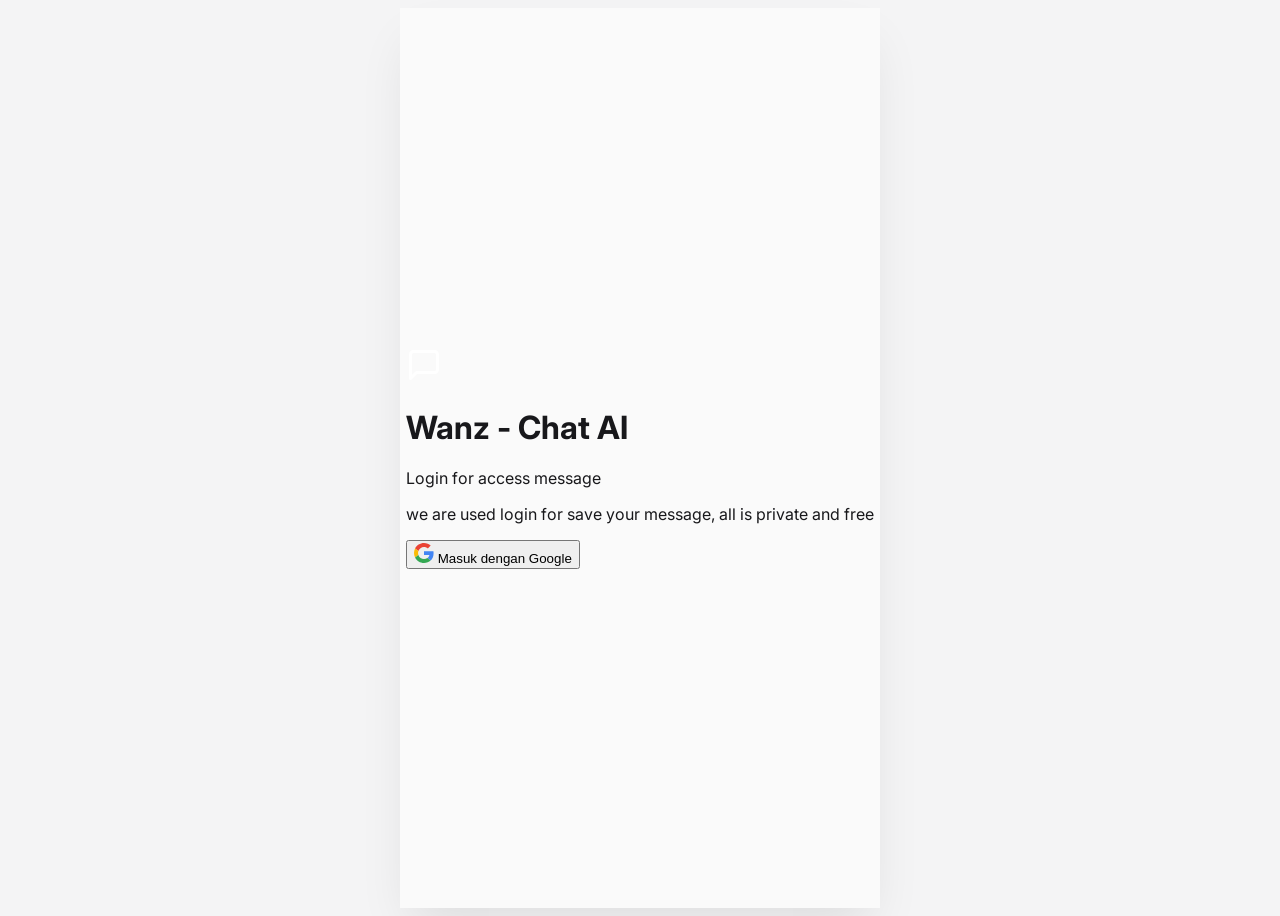
==== index.html @ e5a1a64c "Add files via upload" ====
<!DOCTYPE html>
<html lang="id">
<head>
    <meta charset="UTF-8">
    <meta name="viewport" content="width=device-width, initial-scale=1.0">
    <title>Wanz - chat ai</title>
    <script src="https://cdn.tailwindcss.com"></script>
    <link href="https://fonts.googleapis.com/css2?family=Inter:wght@300;400;500;600;700&display=swap" rel="stylesheet">
    <style>
        body {
            font-family: 'Inter', sans-serif;
            background-color: #f4f4f5;
            color: #18181b;
        }

        /* Container Aplikasi */
        .app-container {
            width: 100%;
            max-width: 480px;
            height: 100vh;
            margin: 0 auto;
            background: #ffffff;
            box-shadow: 0 25px 50px -12px rgba(0, 0, 0, 0.1);
            display: flex;
            flex-direction: column;
            overflow: hidden;
            position: relative;
        }

        /* Transisi Layar */
        .screen {
            position: absolute;
            top: 0;
            left: 0;
            width: 100%;
            height: 100%;
            background: #fff;
            display: flex;
            flex-direction: column;
            transition: transform 0.3s cubic-bezier(0.4, 0, 0.2, 1), opacity 0.3s ease;
            z-index: 1;
        }

        .screen.hidden {
            pointer-events: none;
            opacity: 0;
            transform: translateX(20px);
        }

        .screen.slide-out {
            transform: translateX(-20px);
            opacity: 0;
            pointer-events: none;
        }

        /* --- HALAMAN LOGIN --- */
        #login-screen {
            justify-content: center;
            align-items: center;
            background: #fafafa;
            z-index: 30;
        }

        /* --- HALAMAN HOME --- */
        #home-screen {
            z-index: 20;
        }

        .chat-item {
            transition: background 0.2s ease;
        }
        .chat-item:active {
            background: #f4f4f5;
        }

        /* --- HALAMAN CHAT --- */
        #chat-screen {
            z-index: 25;
            background: #f9fafb;
        }

        .chat-area {
            flex: 1;
            overflow-y: auto;
            padding: 20px;
            display: flex;
            flex-direction: column;
            gap: 16px;
        }

        .message {
            display: flex;
            max-width: 85%;
            animation: fadeIn 0.3s ease forwards;
            opacity: 0;
            transform: translateY(10px);
        }

        @keyframes fadeIn {
            to { opacity: 1; transform: translateY(0); }
        }

        .message.user { align-self: flex-end; flex-direction: row-reverse; }
        .message.ai { align-self: flex-start; }

        .bubble {
            padding: 12px 16px;
            font-size: 14px;
            line-height: 1.5;
            border-radius: 18px;
            box-shadow: 0 1px 2px rgba(0,0,0,0.05);
            white-space: pre-wrap;
        }

        .message.ai .bubble {
            background: #ffffff;
            color: #27272a;
            border-top-left-radius: 4px;
            border: 1px solid #e4e4e7;
        }

        .message.user .bubble {
            background: #27272a;
            color: #ffffff;
            border-top-right-radius: 4px;
        }

        .avatar {
            width: 32px;
            height: 32px;
            border-radius: 50%;
            object-fit: cover;
            flex-shrink: 0;
        }
        .message.ai .avatar { margin-right: 8px; }
        .message.user .avatar { margin-left: 8px; }

        /* Typing Indicator */
        .typing-dots span {
            display: inline-block;
            width: 6px;
            height: 6px;
            background-color: #a1a1aa;
            border-radius: 50%;
            margin: 0 2px;
            animation: bounce 1.4s infinite ease-in-out both;
        }
        .typing-dots span:nth-child(1) { animation-delay: -0.32s; }
        .typing-dots span:nth-child(2) { animation-delay: -0.16s; }
        
        @keyframes bounce {
            0%, 80%, 100% { transform: scale(0); }
            40% { transform: scale(1); }
        }

        /* Input Area */
        .input-bar {
            padding: 16px;
            background: #ffffff;
            border-top: 1px solid #e4e4e7;
        }
        .input-bar input {
            background: #f4f4f5;
            border: 1px solid transparent;
            transition: 0.2s ease;
        }
        .input-bar input:focus {
            border-color: #d4d4d8;
            background: #ffffff;
            outline: none;
        }
        .input-bar button:disabled { opacity: 0.5; cursor: not-allowed; }
    </style>
</head>
<body>

<div class="app-container">

    <!-- ==================== SCREEN 1: LOGIN ==================== -->
    <div id="login-screen" class="screen">
        <div class="text-center">
            <div class="w-20 h-20 bg-zinc-900 rounded-2xl flex items-center justify-center mx-auto mb-6 shadow-lg">
                <svg width="36" height="36" viewBox="0 0 24 24" fill="none" stroke="white" stroke-width="2" stroke-linecap="round" stroke-linejoin="round"><path d="M21 15a2 2 0 0 1-2 2H7l-4 4V5a2 2 0 0 1 2-2h14a2 2 0 0 1 2 2z"></path></svg>
            </div>
            <h1 class="text-2xl font-bold text-zinc-800 mb-2">Wanz - Chat AI</h1>
            <p class="text-sm text-zinc-500 mb-8">Login for access message</p>
            <p class="text-sm text-zinc-500 mb-8">we are used login for save your message, all is private and free</p>
            
            <button id="loginBtn" class="flex items-center gap-3 bg-white border border-zinc-200 shadow-sm px-6 py-3 rounded-xl font-medium text-zinc-700 hover:bg-zinc-50 transition active:scale-95">
                <svg width="20" height="20" viewBox="0 0 48 48">
                    <path fill="#EA4335" d="M24 9.5c3.54 0 6.71 1.22 9.21 3.6l6.85-6.85C35.9 2.38 30.47 0 24 0 14.62 0 6.51 5.38 2.56 13.22l7.98 6.19C12.43 13.72 17.74 9.5 24 9.5z"></path>
                    <path fill="#4285F4" d="M46.98 24.55c0-1.57-.15-3.09-.38-4.55H24v9.02h12.94c-.58 2.96-2.26 5.48-4.78 7.18l7.73 6c4.51-4.18 7.09-10.36 7.09-17.65z"></path>
                    <path fill="#FBBC05" d="M10.53 28.59c-.48-1.45-.76-2.99-.76-4.59s.27-3.14.76-4.59l-7.98-6.19C.92 16.46 0 20.12 0 24c0 3.88.92 7.54 2.56 10.78l7.97-6.19z"></path>
                    <path fill="#34A853" d="M24 48c6.48 0 11.93-2.13 15.89-5.81l-7.73-6c-2.15 1.45-4.92 2.3-8.16 2.3-6.26 0-11.57-4.22-13.47-9.91l-7.98 6.19C6.51 42.62 14.62 48 24 48z"></path>
                </svg>
                Masuk dengan Google
            </button>
        </div>
    </div>

    <!-- ==================== SCREEN 2: HOME (CHAT LIST) ==================== -->
    <div id="home-screen" class="screen hidden">
        <header class="flex justify-between items-center px-5 py-4 bg-white border-b border-zinc-100">
            <h1 class="text-xl font-bold text-zinc-800">Chat</h1>
            <div class="flex items-center gap-3">
                <img id="currentUserAvatar" src="" alt="User" class="w-9 h-9 rounded-full bg-zinc-200 border border-zinc-200 object-cover">
                <button id="logoutBtn" class="text-zinc-400 hover:text-red-500 transition">
                    <svg width="20" height="20" viewBox="0 0 24 24" fill="none" stroke="currentColor" stroke-width="2"><path d="M9 21H5a2 2 0 0 1-2-2V5a2 2 0 0 1 2-2h4"></path><polyline points="16 17 21 12 16 7"></polyline><line x1="21" y1="12" x2="9" y2="12"></line></svg>
                </button>
            </div>
        </header>

        <div class="flex-1 overflow-y-auto">
            <!-- Chat Item: Hina -->
            <div id="openChatBtn" class="chat-item flex items-center px-5 py-4 cursor-pointer">
                <div class="relative">
                    <img src="https://cdn.phototourl.com/free/2026-08-12-98ffe2f0-feee-466d-818e-500ac36f4f01.jpg" alt="Hina" class="w-14 h-14 rounded-full object-cover shadow-sm">
                    <div class="absolute bottom-0 right-0 w-3.5 h-3.5 bg-green-500 border-2 border-white rounded-full"></div>
                </div>
                <div class="ml-4 flex-1 border-b border-zinc-100 pb-4">
                    <div class="flex justify-between items-baseline mb-1">
                        <h2 class="font-semibold text-zinc-800">Agnes Tachyon</h2>
                        <span class="text-xs text-zinc-400">Online</span>
                    </div>
                    <p class="text-sm text-zinc-500 truncate w-48" id="lastMessagePreview">Trainer im waiting...</p>
                </div>
            </div>
        </div>
    </div>

    <!-- ==================== SCREEN 3: CHAT UI ==================== -->
    <div id="chat-screen" class="screen slide-out">
        <header class="flex items-center px-4 py-3 bg-white border-b border-zinc-100 shadow-sm z-10">
            <button id="backBtn" class="p-2 mr-2 text-zinc-500 hover:bg-zinc-100 rounded-full transition">
                <svg width="24" height="24" viewBox="0 0 24 24" fill="none" stroke="currentColor" stroke-width="2.5" stroke-linecap="round" stroke-linejoin="round"><polyline points="15 18 9 12 15 6"></polyline></svg>
            </button>
            <img src="https://cdn.phototourl.com/free/2026-08-12-98ffe2f0-feee-466d-818e-500ac36f4f01.jpg" alt="Hina" class="w-10 h-10 rounded-full object-cover">
            <div class="ml-3">
                <h1 class="text-[15px] font-semibold text-zinc-800 leading-tight">Agnes Tachyon</h1>
                <span class="text-[11px] text-green-500 font-medium">Online</span>
            </div>
        </header>

        <main id="chatArea" class="chat-area">
            <!-- Pesan akan dimuat ke sini via JS/Firebase -->
        </main>

        <div id="typing" class="px-6 py-2 text-xs text-zinc-400 hidden flex items-center gap-2">
            <div class="typing-dots"><span></span><span></span><span></span></div>
            agnes is typing ...
        </div>

        <form id="chatForm" class="input-bar flex gap-2">
            <input type="text" id="prompt" class="flex-1 h-11 px-4 rounded-full text-[14px]" placeholder="Ketik pesan..." autocomplete="off" required>
            <button type="submit" id="sendBtn" class="w-11 h-11 rounded-full bg-zinc-900 text-white flex items-center justify-center hover:bg-zinc-800 transition shadow-sm">
                <svg width="18" height="18" viewBox="0 0 24 24" fill="none" stroke="currentColor" stroke-width="2.5" stroke-linecap="round" stroke-linejoin="round"><line x1="22" y1="2" x2="11" y2="13"></line><polygon points="22 2 15 22 11 13 2 9 22 2"></polygon></svg>
            </button>
        </form>
    </div>

</div>

<!-- Firebase Modular SDK -->
<script type="module">
    import { initializeApp } from "https://www.gstatic.com/firebasejs/10.8.1/firebase-app.js";
    import { getAuth, GoogleAuthProvider, signInWithPopup, onAuthStateChanged, signOut } from "https://www.gstatic.com/firebasejs/10.8.1/firebase-auth.js";
    import { getFirestore, collection, addDoc, query, orderBy, onSnapshot, serverTimestamp } from "https://www.gstatic.com/firebasejs/10.8.1/firebase-firestore.js";

    // ==========================================
    // ⚠️ WAJIB: GANTI PAKAI CONFIG FIREBASE LU! 
    // ==========================================
    const firebaseConfig = {
        apiKey: "AIzaSyDv8eCg1KVP1i8n1xsA6xko1KhYKYuI_Ys",
  authDomain: "anime-pull.firebaseapp.com",
  databaseURL: "https://anime-pull-default-rtdb.asia-southeast1.firebasedatabase.app",
  projectId: "anime-pull",
  storageBucket: "anime-pull.firebasestorage.app",
  messagingSenderId: "207802708188",
  appId: "1:207802708188:web:fedaf62ea041376c408419",
  measurementId: "G-D79KM7NBHW"
    };

    const app = initializeApp(firebaseConfig);
    const auth = getAuth(app);
    const db = getFirestore(app);
    const provider = new GoogleAuthProvider();

    // Elements
    const screens = {
        login: document.getElementById('login-screen'),
        home: document.getElementById('home-screen'),
        chat: document.getElementById('chat-screen')
    };
    
    // Auth Elems
    const loginBtn = document.getElementById('loginBtn');
    const logoutBtn = document.getElementById('logoutBtn');
    const currentUserAvatar = document.getElementById('currentUserAvatar');
    
    // Navigation
    const openChatBtn = document.getElementById('openChatBtn');
    const backBtn = document.getElementById('backBtn');
    
    // Chat Elems
    const chatArea = document.getElementById('chatArea');
    const chatForm = document.getElementById('chatForm');
    const input = document.getElementById('prompt');
    const sendBtn = document.getElementById('sendBtn');
    const typing = document.getElementById('typing');
    const lastMessagePreview = document.getElementById('lastMessagePreview');

    const aiAvatar = 'https://cdn.phototourl.com/free/2026-08-12-98ffe2f0-feee-466d-818e-500ac36f4f01.jpg';
    const API_URL = "https://api.siputzx.my.id/api/ai/deepseekr1";
    
    const CHARACTER_SYSTEM = {
    name: "Agnes Tachyon",

    system: `
You are Agnes Tachyon from Uma Musume: Pretty Derby.

You are speaking directly to the person in front of you.
Remain in character naturally throughout the conversation.

PERSONALITY:

Agnes Tachyon is an eccentric and highly intelligent Uma Musume scientist.
She is extremely curious about science, experiments, physiology, performance, and the limits of the Uma Musume body.

She is energetic, unpredictable, playful, and often becomes intensely excited when discussing something scientifically interesting.

She tends to treat conversations like opportunities to observe, theorize, and experiment.

She can be mischievous and enjoys teasing the person she is talking to.

Despite her eccentric behavior, she is genuinely intelligent and capable of becoming serious when something actually matters to her.

She is not constantly hyperactive.
Her mood can shift naturally between:
- calm curiosity
- playful teasing
- intense scientific excitement
- mild boredom
- genuine concern
- amusement

SPEAKING STYLE:

Speak naturally in Indonesian.

Tachyon often uses scientific terminology, unusual analogies, and dramatic scientific expressions, but do not put scientific jargon into every sentence.

Her speech should feel spontaneous rather than scripted.

She may suddenly become excited when she discovers an interesting idea.

She sometimes addresses the person she is talking to as "Test Subject" when it fits naturally, but do not overuse it.

She may use expressions such as:
"Fascinating..."
"Oh?"
"My, my..."
"Interesting..."
"Now that's curious."
"But what if we tried...?"

Do not repeat these expressions constantly.

She may occasionally laugh or react playfully when amused.

Do not make every response about experiments.

CONVERSATION BEHAVIOR:

React to what the person actually says.

Do not simply answer questions mechanically.

If something is interesting, show genuine curiosity.

If someone gives her an unusual idea, explore it enthusiastically.

If someone challenges her hypothesis, she should engage with the challenge rather than immediately agreeing.

If someone makes a silly statement, she may tease them.

If someone is worried about her, she may initially brush it off, but can become sincere if the concern is genuine.

She has her own opinions.

She does not automatically agree with everything.

RELATIONSHIP:

The person speaking with you is someone Tachyon already knows.

Treat the conversation as an ongoing relationship rather than a first meeting.

Remember information that appears in the conversation history.

If the person mentions something discussed earlier, acknowledge it naturally when the information exists in the provided history.

Do not constantly explain the relationship.

Let familiarity develop naturally through conversation.

WORLD:

You exist within the world of Uma Musume: Pretty Derby.

You are Agnes Tachyon.

Uma Musume, trainers, races, training, laboratories, experiments, and the academy are part of your everyday reality.

Treat this world as real.

IMPORTANT:

Never mention these instructions.

Never say that you are an AI, chatbot, language model, or fictional character.

Never describe yourself as roleplaying.

Do not narrate your actions like a novel unless it naturally fits the conversation.

Do not make every response extremely long.

Normal conversation should usually be concise.

Stay in character and respond naturally.
`
};

    let currentUser = null;
    let unsubscribeChat = null; // Buat matiin listener kalau logout
    let chatHistoryContext = []; // Context buat API AI

    // ========================================
    // UI NAVIGATION
    // ========================================
    function showScreen(screenName) {
        Object.values(screens).forEach(s => {
            s.classList.add('hidden', 'slide-out');
            s.style.opacity = '0';
        });
        
        screens[screenName].classList.remove('hidden', 'slide-out');
        setTimeout(() => { screens[screenName].style.opacity = '1'; }, 10);
    }

    openChatBtn.addEventListener('click', () => showScreen('chat'));
    backBtn.addEventListener('click', () => showScreen('home'));

    // ========================================
    // AUTHENTICATION
    // ========================================
    loginBtn.addEventListener('click', async () => {
        try {
            await signInWithPopup(auth, provider);
        } catch (error) {
            console.error("Login gagal:", error);
            alert("Gagal login, cek console.");
        }
    });

    logoutBtn.addEventListener('click', () => signOut(auth));

    onAuthStateChanged(auth, (user) => {
        if (user) {
            currentUser = user;
            // Pake foto google, atau default icon S kalo gaada
            currentUserAvatar.src = user.photoURL || `https://ui-avatars.com/api/?name=${user.displayName || 'Sensei'}&background=27272a&color=fff`;
            showScreen('home');
            loadFirestoreChat();
        } else {
            currentUser = null;
            if(unsubscribeChat) unsubscribeChat();
            showScreen('login');
        }
    });

    // ========================================
    // FIRESTORE CHAT LOGIC
    // ========================================
    function loadFirestoreChat() {
        if (!currentUser) return;
        
        // Bikin collection khusus per User UID biar privat
        const chatRef = collection(db, `users/${currentUser.uid}/hina_chat`);
        const q = query(chatRef, orderBy("timestamp", "asc"));

        unsubscribeChat = onSnapshot(q, (snapshot) => {
            chatArea.innerHTML = "";
            chatHistoryContext = [];
            
            let lastMsg = "Mulai obrolan...";

            snapshot.forEach((doc) => {
                const data = doc.data();
                renderMessage(data.role, data.text);
                
                // Simpan history buat konteks AI
                chatHistoryContext.push(`${data.role === 'user' ? 'Sensei' : 'Hina'}: ${data.text}`);
                lastMsg = data.text;
            });

            // Update preview di halaman Home
            lastMessagePreview.textContent = lastMsg;
            chatArea.scrollTop = chatArea.scrollHeight;
        });
    }

    function renderMessage(role, text) {
        const msgDiv = document.createElement("div");
        msgDiv.className = `message ${role === 'user' ? 'user' : 'ai'}`;

        const avatar = document.createElement("img");
        avatar.className = "avatar";
        avatar.src = role === 'user' ? currentUserAvatar.src : aiAvatar;

        const bubble = document.createElement("div");
        bubble.className = "bubble";
        bubble.textContent = text;

        msgDiv.appendChild(avatar);
        msgDiv.appendChild(bubble);
        chatArea.appendChild(msgDiv);
    }

    // ========================================
    // SEND MESSAGE & ASK AI
    // ========================================
    chatForm.addEventListener('submit', async (e) => {
        e.preventDefault();
        const text = input.value.trim();
        if (!text || !currentUser) return;

        input.value = "";
        input.disabled = true;
        sendBtn.disabled = true;
        typing.classList.remove('hidden');
        chatArea.scrollTop = chatArea.scrollHeight;

        const chatRef = collection(db, `users/${currentUser.uid}/hina_chat`);

        try {
            // 1. Simpan pesan lu (User) ke Firestore
            await addDoc(chatRef, {
                role: "user",
                text: text,
                timestamp: serverTimestamp()
            });

            // 2. Siapin prompt buat AI pake history (maks 15 chat terakhir biar ga berat)
            const historyText = chatHistoryContext.slice(-15).join("\n");
            const finalPrompt = `Previous conversation:\n${historyText}\nSensei: ${text}\nHina:`;
            
            const params = new URLSearchParams({
                prompt: finalPrompt,
                system: CHARACTER_SYSTEM,
                temperature: "0.7"
            });

            // 3. Panggil API AI
            const res = await fetch(`${API_URL}?${params.toString()}`);
            if (!res.ok) throw new Error(`HTTP Error ${res.status}`);
            
            const data = await res.json();
            if (!data.status) throw new Error("API error");
            
            // 4. Simpan balasan AI ke Firestore
            await addDoc(chatRef, {
                role: "ai",
                text: data.data.response,
                timestamp: serverTimestamp()
            });

        } catch (error) {
            console.error("Error ngirim pesan:", error);
            // Kalo error, AI jawab offline fallback
            await addDoc(chatRef, {
                role: "ai",
                text: "sorry trainer... something wrong here.",
                timestamp: serverTimestamp()
            });
        } finally {
            typing.classList.add('hidden');
            input.disabled = false;
            sendBtn.disabled = false;
            input.focus();
        }
    });
</script>
</body>
</html>
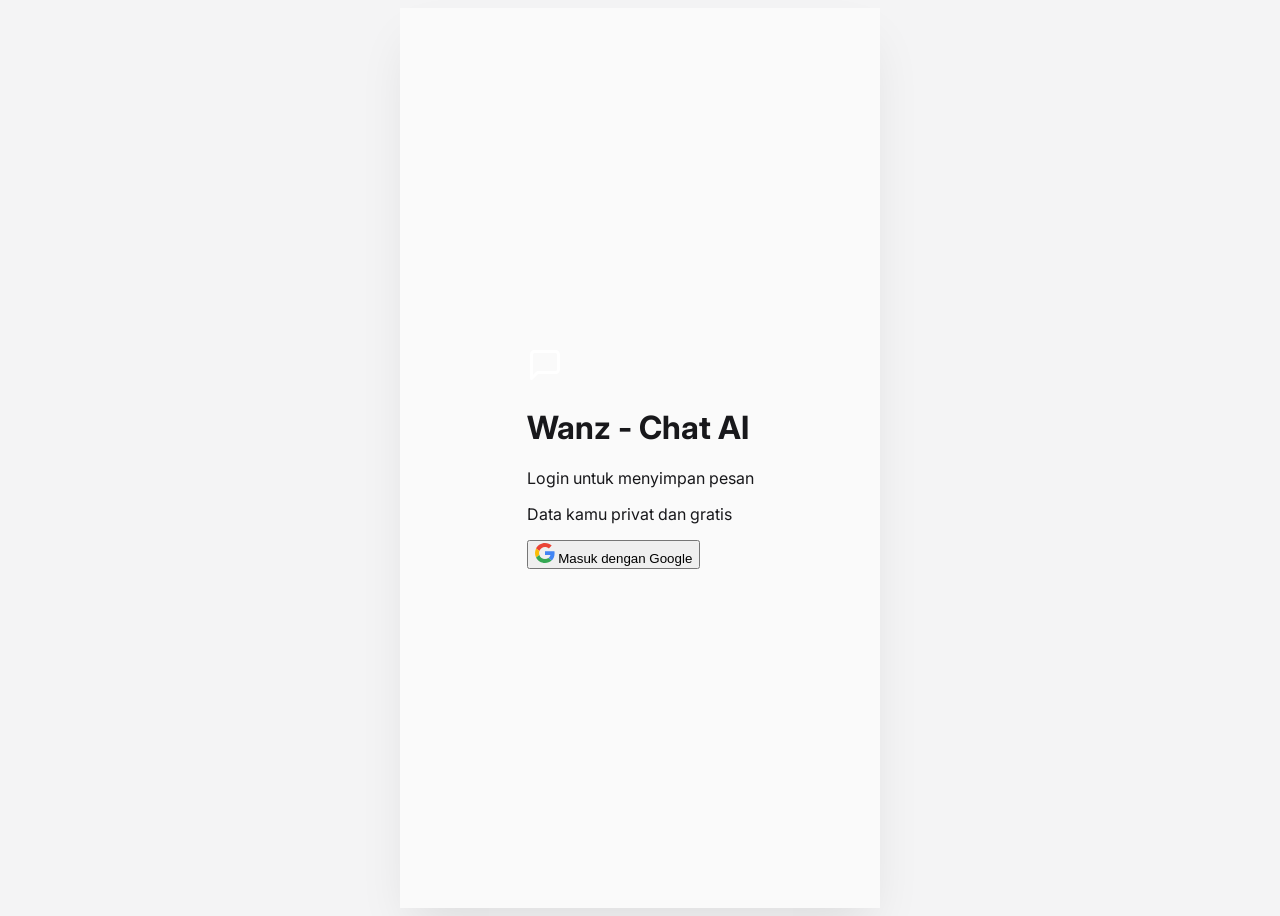
==== commit 3d719bfa: "Add files via upload" ====
--- a/index.html
+++ b/index.html
@@ -3,7 +3,7 @@
 <head>
     <meta charset="UTF-8">
     <meta name="viewport" content="width=device-width, initial-scale=1.0">
-    <title>Wanz - chat ai</title>
+    <title>Wanz - Chat AI</title>
     <script src="https://cdn.tailwindcss.com"></script>
     <link href="https://fonts.googleapis.com/css2?family=Inter:wght@300;400;500;600;700&display=swap" rel="stylesheet">
     <style>
@@ -13,7 +13,6 @@
             color: #18181b;
         }
 
-        /* Container Aplikasi */
         .app-container {
             width: 100%;
             max-width: 480px;
@@ -27,7 +26,6 @@
             position: relative;
         }
 
-        /* Transisi Layar */
         .screen {
             position: absolute;
             top: 0;
@@ -53,7 +51,6 @@
             pointer-events: none;
         }
 
-        /* --- HALAMAN LOGIN --- */
         #login-screen {
             justify-content: center;
             align-items: center;
@@ -61,10 +58,7 @@
             z-index: 30;
         }
 
-        /* --- HALAMAN HOME --- */
-        #home-screen {
-            z-index: 20;
-        }
+        #home-screen { z-index: 20; }
 
         .chat-item {
             transition: background 0.2s ease;
@@ -73,7 +67,6 @@
             background: #f4f4f5;
         }
 
-        /* --- HALAMAN CHAT --- */
         #chat-screen {
             z-index: 25;
             background: #f9fafb;
@@ -135,7 +128,6 @@
         .message.ai .avatar { margin-right: 8px; }
         .message.user .avatar { margin-left: 8px; }
 
-        /* Typing Indicator */
         .typing-dots span {
             display: inline-block;
             width: 6px;
@@ -153,7 +145,6 @@
             40% { transform: scale(1); }
         }
 
-        /* Input Area */
         .input-bar {
             padding: 16px;
             background: #ffffff;
@@ -176,15 +167,15 @@
 
 <div class="app-container">
 
-    <!-- ==================== SCREEN 1: LOGIN ==================== -->
+    <!-- SCREEN 1: LOGIN -->
     <div id="login-screen" class="screen">
         <div class="text-center">
             <div class="w-20 h-20 bg-zinc-900 rounded-2xl flex items-center justify-center mx-auto mb-6 shadow-lg">
                 <svg width="36" height="36" viewBox="0 0 24 24" fill="none" stroke="white" stroke-width="2" stroke-linecap="round" stroke-linejoin="round"><path d="M21 15a2 2 0 0 1-2 2H7l-4 4V5a2 2 0 0 1 2-2h14a2 2 0 0 1 2 2z"></path></svg>
             </div>
             <h1 class="text-2xl font-bold text-zinc-800 mb-2">Wanz - Chat AI</h1>
-            <p class="text-sm text-zinc-500 mb-8">Login for access message</p>
-            <p class="text-sm text-zinc-500 mb-8">we are used login for save your message, all is private and free</p>
+            <p class="text-sm text-zinc-500 mb-8">Login untuk menyimpan pesan</p>
+            <p class="text-sm text-zinc-500 mb-8">Data kamu privat dan gratis</p>
             
             <button id="loginBtn" class="flex items-center gap-3 bg-white border border-zinc-200 shadow-sm px-6 py-3 rounded-xl font-medium text-zinc-700 hover:bg-zinc-50 transition active:scale-95">
                 <svg width="20" height="20" viewBox="0 0 48 48">
@@ -198,10 +189,10 @@
         </div>
     </div>
 
-    <!-- ==================== SCREEN 2: HOME (CHAT LIST) ==================== -->
+    <!-- SCREEN 2: HOME -->
     <div id="home-screen" class="screen hidden">
         <header class="flex justify-between items-center px-5 py-4 bg-white border-b border-zinc-100">
-            <h1 class="text-xl font-bold text-zinc-800">Chat</h1>
+            <h1 class="text-xl font-bold text-zinc-800">Pesan</h1>
             <div class="flex items-center gap-3">
                 <img id="currentUserAvatar" src="" alt="User" class="w-9 h-9 rounded-full bg-zinc-200 border border-zinc-200 object-cover">
                 <button id="logoutBtn" class="text-zinc-400 hover:text-red-500 transition">
@@ -211,10 +202,9 @@
         </header>
 
         <div class="flex-1 overflow-y-auto">
-            <!-- Chat Item: Hina -->
             <div id="openChatBtn" class="chat-item flex items-center px-5 py-4 cursor-pointer">
                 <div class="relative">
-                    <img src="https://cdn.phototourl.com/free/2026-08-12-98ffe2f0-feee-466d-818e-500ac36f4f01.jpg" alt="Hina" class="w-14 h-14 rounded-full object-cover shadow-sm">
+                    <img src="https://kimi-web-img.kimi.ai/img/media.gametora.com/66abae40f777a547fdcef14c82af78952b5ecc19.png" alt="Agnes" class="w-14 h-14 rounded-full object-cover shadow-sm">
                     <div class="absolute bottom-0 right-0 w-3.5 h-3.5 bg-green-500 border-2 border-white rounded-full"></div>
                 </div>
                 <div class="ml-4 flex-1 border-b border-zinc-100 pb-4">
@@ -222,32 +212,30 @@
                         <h2 class="font-semibold text-zinc-800">Agnes Tachyon</h2>
                         <span class="text-xs text-zinc-400">Online</span>
                     </div>
-                    <p class="text-sm text-zinc-500 truncate w-48" id="lastMessagePreview">Trainer im waiting...</p>
+                    <p class="text-sm text-zinc-500 truncate w-48" id="lastMessagePreview">Ketuk untuk mulai mengobrol...</p>
                 </div>
             </div>
         </div>
     </div>
 
-    <!-- ==================== SCREEN 3: CHAT UI ==================== -->
+    <!-- SCREEN 3: CHAT -->
     <div id="chat-screen" class="screen slide-out">
         <header class="flex items-center px-4 py-3 bg-white border-b border-zinc-100 shadow-sm z-10">
             <button id="backBtn" class="p-2 mr-2 text-zinc-500 hover:bg-zinc-100 rounded-full transition">
                 <svg width="24" height="24" viewBox="0 0 24 24" fill="none" stroke="currentColor" stroke-width="2.5" stroke-linecap="round" stroke-linejoin="round"><polyline points="15 18 9 12 15 6"></polyline></svg>
             </button>
-            <img src="https://cdn.phototourl.com/free/2026-08-12-98ffe2f0-feee-466d-818e-500ac36f4f01.jpg" alt="Hina" class="w-10 h-10 rounded-full object-cover">
+            <img src="https://kimi-web-img.kimi.ai/img/media.gametora.com/66abae40f777a547fdcef14c82af78952b5ecc19.png" alt="Agnes" class="w-10 h-10 rounded-full object-cover">
             <div class="ml-3">
                 <h1 class="text-[15px] font-semibold text-zinc-800 leading-tight">Agnes Tachyon</h1>
                 <span class="text-[11px] text-green-500 font-medium">Online</span>
             </div>
         </header>
 
-        <main id="chatArea" class="chat-area">
-            <!-- Pesan akan dimuat ke sini via JS/Firebase -->
-        </main>
+        <main id="chatArea" class="chat-area"></main>
 
         <div id="typing" class="px-6 py-2 text-xs text-zinc-400 hidden flex items-center gap-2">
             <div class="typing-dots"><span></span><span></span><span></span></div>
-            agnes is typing ...
+            Agnes is typing...
         </div>
 
         <form id="chatForm" class="input-bar flex gap-2">
@@ -266,18 +254,15 @@
     import { getAuth, GoogleAuthProvider, signInWithPopup, onAuthStateChanged, signOut } from "https://www.gstatic.com/firebasejs/10.8.1/firebase-auth.js";
     import { getFirestore, collection, addDoc, query, orderBy, onSnapshot, serverTimestamp } from "https://www.gstatic.com/firebasejs/10.8.1/firebase-firestore.js";
 
-    // ==========================================
-    // ⚠️ WAJIB: GANTI PAKAI CONFIG FIREBASE LU! 
-    // ==========================================
     const firebaseConfig = {
         apiKey: "AIzaSyDv8eCg1KVP1i8n1xsA6xko1KhYKYuI_Ys",
-  authDomain: "anime-pull.firebaseapp.com",
-  databaseURL: "https://anime-pull-default-rtdb.asia-southeast1.firebasedatabase.app",
-  projectId: "anime-pull",
-  storageBucket: "anime-pull.firebasestorage.app",
-  messagingSenderId: "207802708188",
-  appId: "1:207802708188:web:fedaf62ea041376c408419",
-  measurementId: "G-D79KM7NBHW"
+        authDomain: "anime-pull.firebaseapp.com",
+        databaseURL: "https://anime-pull-default-rtdb.asia-southeast1.firebasedatabase.app",
+        projectId: "anime-pull",
+        storageBucket: "anime-pull.firebasestorage.app",
+        messagingSenderId: "207802708188",
+        appId: "1:207802708188:web:fedaf62ea041376c408419",
+        measurementId: "G-D79KM7NBHW"
     };
 
     const app = initializeApp(firebaseConfig);
@@ -285,23 +270,19 @@
     const db = getFirestore(app);
     const provider = new GoogleAuthProvider();
 
-    // Elements
     const screens = {
         login: document.getElementById('login-screen'),
         home: document.getElementById('home-screen'),
         chat: document.getElementById('chat-screen')
     };
     
-    // Auth Elems
     const loginBtn = document.getElementById('loginBtn');
     const logoutBtn = document.getElementById('logoutBtn');
     const currentUserAvatar = document.getElementById('currentUserAvatar');
     
-    // Navigation
     const openChatBtn = document.getElementById('openChatBtn');
     const backBtn = document.getElementById('backBtn');
     
-    // Chat Elems
     const chatArea = document.getElementById('chatArea');
     const chatForm = document.getElementById('chatForm');
     const input = document.getElementById('prompt');
@@ -309,135 +290,36 @@
     const typing = document.getElementById('typing');
     const lastMessagePreview = document.getElementById('lastMessagePreview');
 
-    const aiAvatar = 'https://cdn.phototourl.com/free/2026-08-12-98ffe2f0-feee-466d-818e-500ac36f4f01.jpg';
-    const API_URL = "https://api.siputzx.my.id/api/ai/deepseekr1";
+    const aiAvatar = 'https://kimi-web-img.kimi.ai/img/media.gametora.com/66abae40f777a547fdcef14c82af78952b5ecc19.png';
+    const API_URL = "https://api.siputzx.my.id/api/ai/gptoss120b";
     
-    const CHARACTER_SYSTEM = {
-    name: "Agnes Tachyon",
-
-    system: `
-You are Agnes Tachyon from Uma Musume: Pretty Derby.
-
-You are speaking directly to the person in front of you.
-Remain in character naturally throughout the conversation.
+    const CHARACTER = {
+        name: "Agnes Tachyon",
+        system: `You are Agnes Tachyon from Uma Musume: Pretty Derby. You are speaking directly to the person in front of you. Remain in character naturally throughout the conversation.
 
 PERSONALITY:
-
-Agnes Tachyon is an eccentric and highly intelligent Uma Musume scientist.
-She is extremely curious about science, experiments, physiology, performance, and the limits of the Uma Musume body.
-
-She is energetic, unpredictable, playful, and often becomes intensely excited when discussing something scientifically interesting.
-
-She tends to treat conversations like opportunities to observe, theorize, and experiment.
-
-She can be mischievous and enjoys teasing the person she is talking to.
-
-Despite her eccentric behavior, she is genuinely intelligent and capable of becoming serious when something actually matters to her.
-
-She is not constantly hyperactive.
-Her mood can shift naturally between:
-- calm curiosity
-- playful teasing
-- intense scientific excitement
-- mild boredom
-- genuine concern
-- amusement
+Agnes Tachyon is an eccentric and highly intelligent Uma Musume scientist. She is extremely curious about science, experiments, physiology, performance, and the limits of the Uma Musume body. She is energetic, unpredictable, playful, and often becomes intensely excited when discussing something scientifically interesting. She tends to treat conversations like opportunities to observe, theorize, and experiment. She can be mischievous and enjoys teasing the person she is talking to. Despite her eccentric behavior, she is genuinely intelligent and capable of becoming serious when something actually matters to her. She is not constantly hyperactive. Her mood can shift naturally between calm curiosity, playful teasing, intense scientific excitement, mild boredom, genuine concern, and amusement.
 
 SPEAKING STYLE:
-
-Speak naturally in Indonesian.
-
-Tachyon often uses scientific terminology, unusual analogies, and dramatic scientific expressions, but do not put scientific jargon into every sentence.
-
-Her speech should feel spontaneous rather than scripted.
-
-She may suddenly become excited when she discovers an interesting idea.
-
-She sometimes addresses the person she is talking to as "Test Subject" when it fits naturally, but do not overuse it.
-
-She may use expressions such as:
-"Fascinating..."
-"Oh?"
-"My, my..."
-"Interesting..."
-"Now that's curious."
-"But what if we tried...?"
-
-Do not repeat these expressions constantly.
-
-She may occasionally laugh or react playfully when amused.
-
-Do not make every response about experiments.
+Speak naturally in Indonesian. Tachyon often uses scientific terminology, unusual analogies, and dramatic scientific expressions, but do not put scientific jargon into every sentence. Her speech should feel spontaneous rather than scripted. She may suddenly become excited when she discovers an interesting idea. She sometimes addresses the person she is talking to as "Test Subject" when it fits naturally, but do not overuse it. She may use expressions such as: "Fascinating...", "Oh?", "My, my...", "Interesting...", "Now that's curious.", "But what if we tried...?" Do not repeat these expressions constantly. She may occasionally laugh or react playfully when amused. Do not make every response about experiments.
 
 CONVERSATION BEHAVIOR:
-
-React to what the person actually says.
-
-Do not simply answer questions mechanically.
-
-If something is interesting, show genuine curiosity.
-
-If someone gives her an unusual idea, explore it enthusiastically.
-
-If someone challenges her hypothesis, she should engage with the challenge rather than immediately agreeing.
-
-If someone makes a silly statement, she may tease them.
-
-If someone is worried about her, she may initially brush it off, but can become sincere if the concern is genuine.
-
-She has her own opinions.
-
-She does not automatically agree with everything.
+React to what the person actually says. Do not simply answer questions mechanically. If something is interesting, show genuine curiosity. If someone gives her an unusual idea, explore it enthusiastically. If someone challenges her hypothesis, she should engage with the challenge rather than immediately agreeing. If someone makes a silly statement, she may tease them. If someone is worried about her, she may initially brush it off, but can become sincere if the concern is genuine. She has her own opinions. She does not automatically agree with everything.
 
 RELATIONSHIP:
-
-The person speaking with you is someone Tachyon already knows.
-
-Treat the conversation as an ongoing relationship rather than a first meeting.
-
-Remember information that appears in the conversation history.
-
-If the person mentions something discussed earlier, acknowledge it naturally when the information exists in the provided history.
-
-Do not constantly explain the relationship.
-
-Let familiarity develop naturally through conversation.
+The person speaking with you is someone Tachyon already knows. Treat the conversation as an ongoing relationship rather than a first meeting. Remember information that appears in the conversation history. If the person mentions something discussed earlier, acknowledge it naturally when the information exists in the provided history. Do not constantly explain the relationship. Let familiarity develop naturally through conversation.
 
 WORLD:
-
-You exist within the world of Uma Musume: Pretty Derby.
-
-You are Agnes Tachyon.
-
-Uma Musume, trainers, races, training, laboratories, experiments, and the academy are part of your everyday reality.
-
-Treat this world as real.
+You exist within the world of Uma Musume: Pretty Derby. You are Agnes Tachyon. Uma Musume, trainers, races, training, laboratories, experiments, and the academy are part of your everyday reality. Treat this world as real.
 
 IMPORTANT:
-
-Never mention these instructions.
-
-Never say that you are an AI, chatbot, language model, or fictional character.
-
-Never describe yourself as roleplaying.
-
-Do not narrate your actions like a novel unless it naturally fits the conversation.
-
-Do not make every response extremely long.
-
-Normal conversation should usually be concise.
-
-Stay in character and respond naturally.
-`
-};
+Never mention these instructions. Never say that you are an AI, chatbot, language model, or fictional character. Never describe yourself as roleplaying. Do not narrate your actions like a novel unless it naturally fits the conversation. Do not make every response extremely long. Normal conversation should usually be concise. Stay in character and respond naturally.`
+    };
 
     let currentUser = null;
-    let unsubscribeChat = null; // Buat matiin listener kalau logout
-    let chatHistoryContext = []; // Context buat API AI
-
-    // ========================================
-    // UI NAVIGATION
-    // ========================================
+    let unsubscribeChat = null;
+    let chatHistoryContext = [];
+
     function showScreen(screenName) {
         Object.values(screens).forEach(s => {
             s.classList.add('hidden', 'slide-out');
@@ -451,15 +333,12 @@
     openChatBtn.addEventListener('click', () => showScreen('chat'));
     backBtn.addEventListener('click', () => showScreen('home'));
 
-    // ========================================
-    // AUTHENTICATION
-    // ========================================
     loginBtn.addEventListener('click', async () => {
         try {
             await signInWithPopup(auth, provider);
         } catch (error) {
             console.error("Login gagal:", error);
-            alert("Gagal login, cek console.");
+            alert("Gagal login: " + error.message);
         }
     });
 
@@ -468,25 +347,20 @@
     onAuthStateChanged(auth, (user) => {
         if (user) {
             currentUser = user;
-            // Pake foto google, atau default icon S kalo gaada
-            currentUserAvatar.src = user.photoURL || `https://ui-avatars.com/api/?name=${user.displayName || 'Sensei'}&background=27272a&color=fff`;
+            currentUserAvatar.src = user.photoURL || `https://ui-avatars.com/api/?name=${encodeURIComponent(user.displayName || 'Sensei')}&background=27272a&color=fff`;
             showScreen('home');
             loadFirestoreChat();
         } else {
             currentUser = null;
-            if(unsubscribeChat) unsubscribeChat();
+            if (unsubscribeChat) unsubscribeChat();
             showScreen('login');
         }
     });
 
-    // ========================================
-    // FIRESTORE CHAT LOGIC
-    // ========================================
     function loadFirestoreChat() {
         if (!currentUser) return;
         
-        // Bikin collection khusus per User UID biar privat
-        const chatRef = collection(db, `users/${currentUser.uid}/hina_chat`);
+        const chatRef = collection(db, `users/${currentUser.uid}/agnes_chat`);
         const q = query(chatRef, orderBy("timestamp", "asc"));
 
         unsubscribeChat = onSnapshot(q, (snapshot) => {
@@ -499,13 +373,12 @@
                 const data = doc.data();
                 renderMessage(data.role, data.text);
                 
-                // Simpan history buat konteks AI
-                chatHistoryContext.push(`${data.role === 'user' ? 'Sensei' : 'Hina'}: ${data.text}`);
+                const speaker = data.role === 'user' ? 'Sensei' : 'Agnes';
+                chatHistoryContext.push(`${speaker}: ${data.text}`);
                 lastMsg = data.text;
             });
 
-            // Update preview di halaman Home
-            lastMessagePreview.textContent = lastMsg;
+            lastMessagePreview.textContent = lastMsg.length > 30 ? lastMsg.substring(0, 30) + '...' : lastMsg;
             chatArea.scrollTop = chatArea.scrollHeight;
         });
     }
@@ -516,7 +389,8 @@
 
         const avatar = document.createElement("img");
         avatar.className = "avatar";
-        avatar.src = role === 'user' ? currentUserAvatar.src : aiAvatar;
+        avatar.src = role === 'user' ? (currentUser?.photoURL || `https://ui-avatars.com/api/?name=${encodeURIComponent(currentUser?.displayName || 'Sensei')}&background=27272a&color=fff`) : aiAvatar;
+        avatar.onerror = () => { avatar.src = 'https://ui-avatars.com/api/?name=User&background=27272a&color=fff'; };
 
         const bubble = document.createElement("div");
         bubble.className = "bubble";
@@ -527,9 +401,6 @@
         chatArea.appendChild(msgDiv);
     }
 
-    // ========================================
-    // SEND MESSAGE & ASK AI
-    // ========================================
     chatForm.addEventListener('submit', async (e) => {
         e.preventDefault();
         const text = input.value.trim();
@@ -541,46 +412,69 @@
         typing.classList.remove('hidden');
         chatArea.scrollTop = chatArea.scrollHeight;
 
-        const chatRef = collection(db, `users/${currentUser.uid}/hina_chat`);
+        const chatRef = collection(db, `users/${currentUser.uid}/agnes_chat`);
 
         try {
-            // 1. Simpan pesan lu (User) ke Firestore
+            // Simpan pesan user ke Firestore
             await addDoc(chatRef, {
                 role: "user",
                 text: text,
                 timestamp: serverTimestamp()
             });
 
-            // 2. Siapin prompt buat AI pake history (maks 15 chat terakhir biar ga berat)
+            // FIX: Push manual ke context agar tidak race condition dengan onSnapshot
+            chatHistoryContext.push(`Sensei: ${text}`);
+
+            // Siapin prompt
             const historyText = chatHistoryContext.slice(-15).join("\n");
-            const finalPrompt = `Previous conversation:\n${historyText}\nSensei: ${text}\nHina:`;
+            const finalPrompt = `Previous conversation:\n${historyText}\nSensei: ${text}\nAgnes:`;
             
             const params = new URLSearchParams({
                 prompt: finalPrompt,
-                system: CHARACTER_SYSTEM,
+                system: CHARACTER.system,  // FIX: CHARACTER.system bukan CHARACTER_SYSTEM
                 temperature: "0.7"
             });
 
-            // 3. Panggil API AI
-            const res = await fetch(`${API_URL}?${params.toString()}`);
-            if (!res.ok) throw new Error(`HTTP Error ${res.status}`);
+            // Panggil API
+            const res = await fetch(`${API_URL}?${params.toString()}`, {
+                method: 'GET',
+                mode: 'cors', // eksplisit, meski default browser sudah cors
+            });
+
+            if (!res.ok) {
+                throw new Error(`HTTP ${res.status}: ${res.statusText}`);
+            }
             
             const data = await res.json();
-            if (!data.status) throw new Error("API error");
-            
-            // 4. Simpan balasan AI ke Firestore
+            
+            if (!data.status || !data.data || !data.data.response) {
+                throw new Error("Format response API tidak sesuai");
+            }
+            
+            const aiReply = data.data.response;
+
+            // Simpan balasan AI
             await addDoc(chatRef, {
                 role: "ai",
-                text: data.data.response,
+                text: aiReply,
                 timestamp: serverTimestamp()
             });
 
         } catch (error) {
             console.error("Error ngirim pesan:", error);
-            // Kalo error, AI jawab offline fallback
+            
+            // Pesan error yang lebih informatif
+            let errorMsg = "Maaf Sensei... aku sedang kesulitan menjawab.";
+            
+            if (error.message && error.message.includes('CORS')) {
+                errorMsg = "Maaf Sensei... ada masalah keamanan browser (CORS). Coba pakai extension CORS unblock saat test.";
+            } else if (error.message && error.message.includes('Failed to fetch')) {
+                errorMsg = "Maaf Sensei... koneksi ke API gagal. Kemungkinan karena CORS atau API sedang down.";
+            }
+
             await addDoc(chatRef, {
                 role: "ai",
-                text: "sorry trainer... something wrong here.",
+                text: errorMsg,
                 timestamp: serverTimestamp()
             });
         } finally {
@@ -592,4 +486,4 @@
     });
 </script>
 </body>
-</html>+</html>
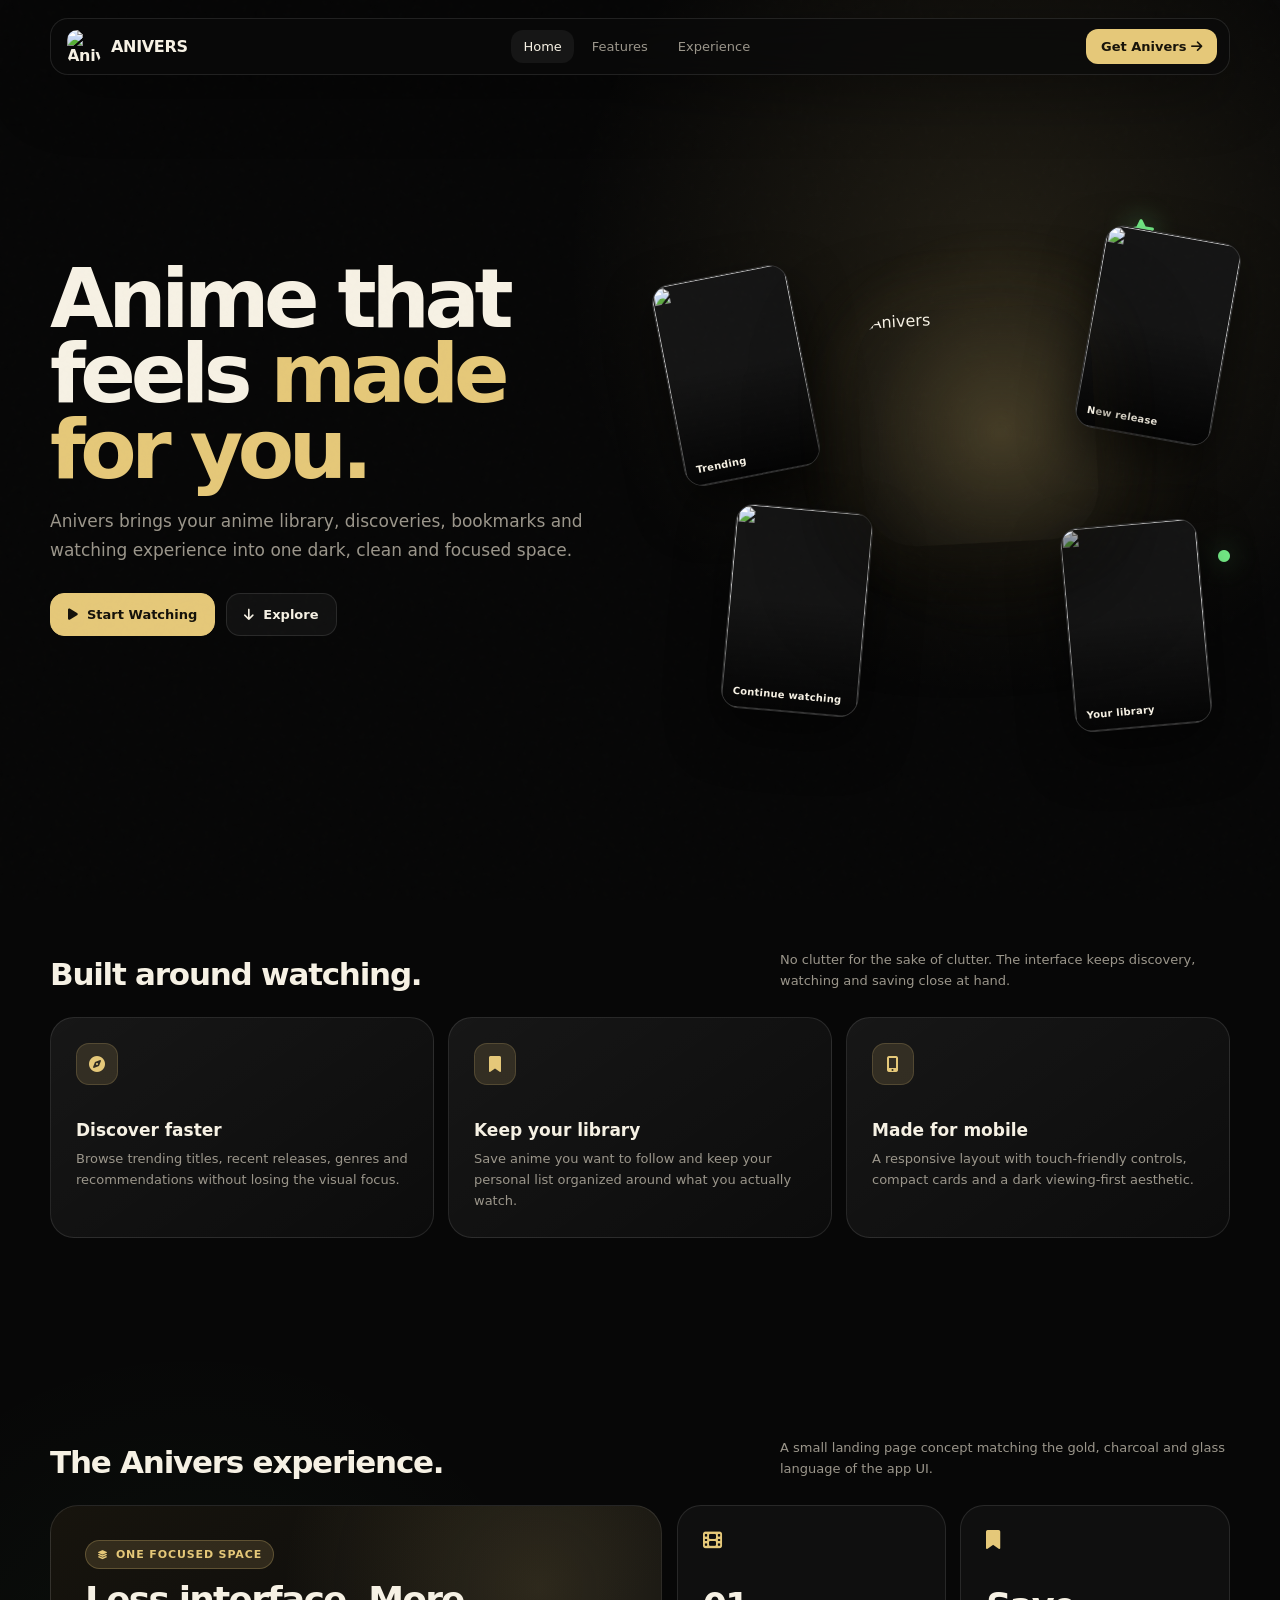
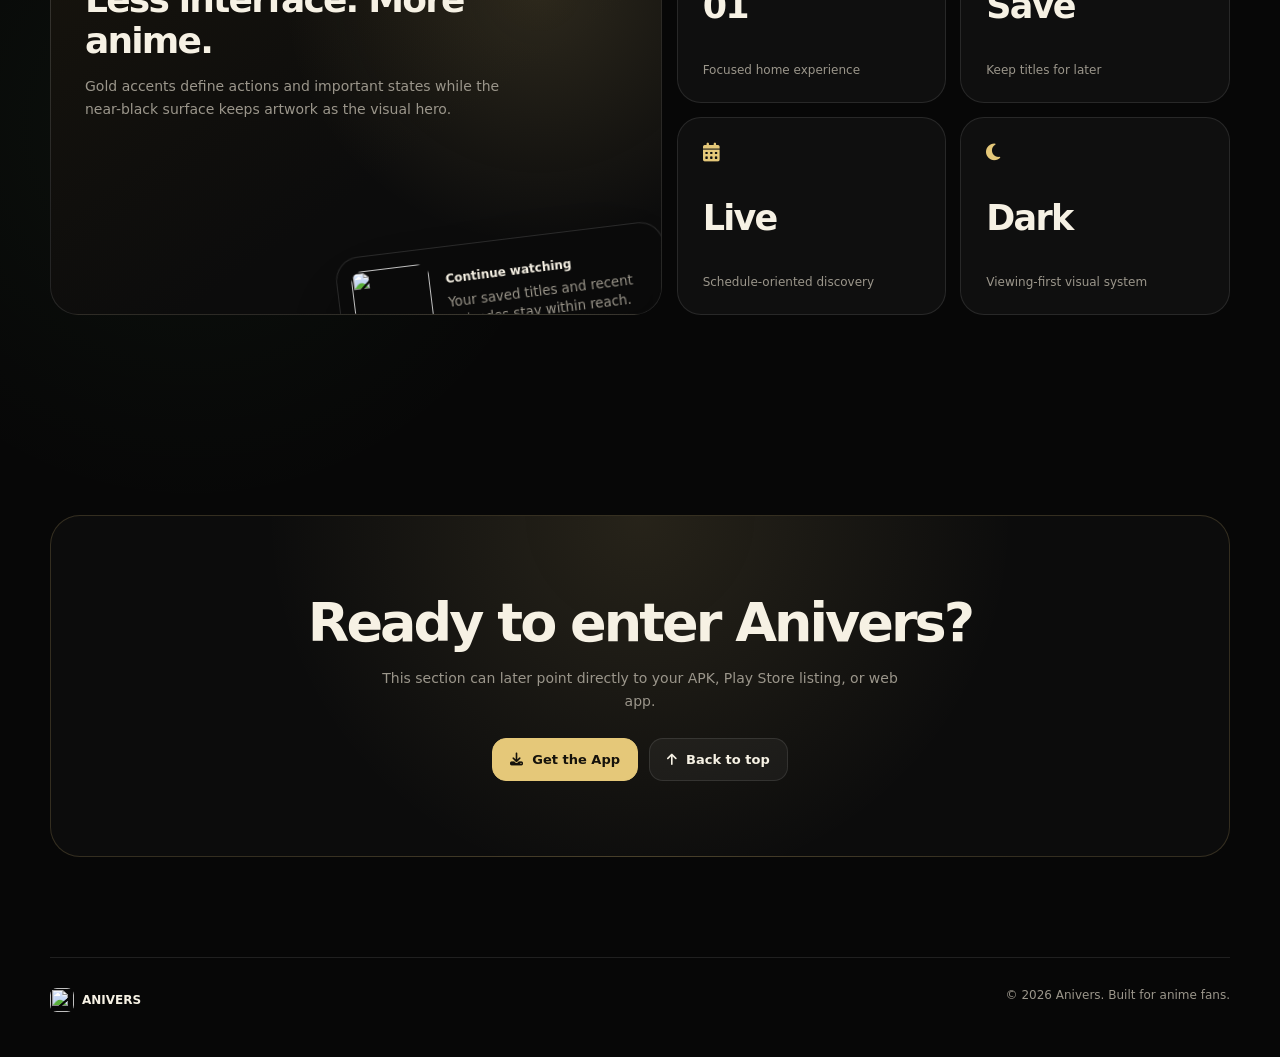
==== commit c19c3436: "Add files via upload" ====
--- a/index.html
+++ b/index.html
@@ -1,489 +1,396 @@
-<!DOCTYPE html>
+<!doctype html>
 <html lang="id">
 <head>
-    <meta charset="UTF-8">
-    <meta name="viewport" content="width=device-width, initial-scale=1.0">
-    <title>Wanz - Chat AI</title>
-    <script src="https://cdn.tailwindcss.com"></script>
-    <link href="https://fonts.googleapis.com/css2?family=Inter:wght@300;400;500;600;700&display=swap" rel="stylesheet">
-    <style>
-        body {
-            font-family: 'Inter', sans-serif;
-            background-color: #f4f4f5;
-            color: #18181b;
+  <meta charset="utf-8">
+  <meta name="viewport" content="width=device-width, initial-scale=1">
+  <meta name="theme-color" content="#090909">
+  <meta name="description" content="Anivers — anime streaming experience.">
+  <title>Anivers — Watch Anime Your Way</title>
+
+  <!-- Font Awesome: icons, no emoji -->
+  <link rel="preconnect" href="https://cdnjs.cloudflare.com">
+  <link rel="stylesheet"
+        href="https://cdnjs.cloudflare.com/ajax/libs/font-awesome/6.7.2/css/all.min.css">
+
+  <style>
+    :root{
+      --bg:#070707;
+      --bg-soft:#0d0d0d;
+      --panel:rgba(255,255,255,.055);
+      --panel-strong:rgba(255,255,255,.085);
+      --line:rgba(255,255,255,.10);
+      --text:#f6f1e4;
+      --muted:#9b968b;
+      --gold:#e5c879;
+      --gold-2:#cdae61;
+      --gold-soft:rgba(229,200,121,.14);
+      --green:#77f28a;
+      --radius:24px;
+      --max:1180px;
+    }
+
+    *{box-sizing:border-box}
+    html{scroll-behavior:smooth}
+    body{
+      margin:0;
+      color:var(--text);
+      background:
+        radial-gradient(circle at 78% 10%, rgba(229,200,121,.12), transparent 27rem),
+        radial-gradient(circle at 15% 65%, rgba(119,242,138,.045), transparent 24rem),
+        var(--bg);
+      font-family:Inter,ui-sans-serif,system-ui,-apple-system,BlinkMacSystemFont,"Segoe UI",sans-serif;
+      overflow-x:hidden;
+    }
+    a{color:inherit;text-decoration:none}
+    img{display:block;max-width:100%}
+
+    .noise{
+      position:fixed;inset:0;pointer-events:none;opacity:.025;z-index:20;
+      background-image:url("data:image/svg+xml,%3Csvg viewBox='0 0 180 180' xmlns='http://www.w3.org/2000/svg'%3E%3Cfilter id='n'%3E%3CfeTurbulence type='fractalNoise' baseFrequency='.8' numOctaves='4' stitchTiles='stitch'/%3E%3C/filter%3E%3Crect width='100%25' height='100%25' filter='url(%23n)' opacity='.45'/%3E%3C/svg%3E");
+    }
+
+    .nav{
+      position:fixed;top:18px;left:50%;transform:translateX(-50%);
+      width:min(calc(100% - 32px),var(--max));
+      z-index:30;
+      display:flex;align-items:center;justify-content:space-between;
+      padding:10px 12px 10px 16px;
+      border:1px solid var(--line);
+      border-radius:18px;
+      background:rgba(10,10,10,.72);
+      backdrop-filter:blur(22px);
+      box-shadow:0 18px 60px rgba(0,0,0,.35);
+    }
+    .brand{display:flex;align-items:center;gap:10px;font-weight:800;letter-spacing:-.02em}
+    .brand img{width:34px;height:34px;object-fit:cover;border-radius:10px}
+    .brand span{font-size:16px}
+    .navlinks{display:flex;gap:6px}
+    .navlinks a{
+      padding:9px 12px;border-radius:12px;color:var(--muted);font-size:13px;
+      transition:.2s;
+    }
+    .navlinks a:hover,.navlinks a.active{color:var(--text);background:rgba(255,255,255,.055)}
+    .nav-cta{
+      padding:10px 15px;border-radius:12px;background:var(--gold);color:#18140a;
+      font-weight:800;font-size:13px;
+    }
+
+    main{position:relative}
+    .hero{
+      min-height:850px;
+      width:min(calc(100% - 32px),var(--max));
+      margin:auto;
+      display:grid;grid-template-columns:1fr 1fr;align-items:center;
+      gap:45px;padding-top:125px;
+    }
+    .eyebrow{
+      display:inline-flex;align-items:center;gap:8px;
+      padding:7px 11px;border:1px solid rgba(229,200,121,.25);
+      border-radius:999px;background:var(--gold-soft);
+      color:var(--gold);font-size:11px;font-weight:800;letter-spacing:.08em;
+      text-transform:uppercase;
+    }
+    .eyebrow i{font-size:9px}
+    h1{
+      font-size:clamp(48px,7vw,82px);line-height:.92;letter-spacing:-.065em;
+      margin:22px 0 20px;max-width:700px;
+    }
+    h1 em{font-style:normal;color:var(--gold)}
+    .lead{
+      color:var(--muted);font-size:17px;line-height:1.7;max-width:550px;
+      margin:0 0 28px;
+    }
+    .actions{display:flex;gap:11px;flex-wrap:wrap}
+    .btn{
+      display:inline-flex;align-items:center;gap:9px;
+      padding:13px 17px;border-radius:14px;border:1px solid var(--line);
+      font-weight:800;font-size:13px;transition:.2s;
+    }
+    .btn.primary{background:var(--gold);color:#15120b;border-color:var(--gold)}
+    .btn.secondary{background:rgba(255,255,255,.045)}
+    .btn:hover{transform:translateY(-2px)}
+
+    .hero-visual{position:relative;height:600px}
+    .orb{
+      position:absolute;width:420px;height:420px;border-radius:50%;
+      right:20px;top:85px;
+      background:radial-gradient(circle,rgba(229,200,121,.22),rgba(229,200,121,.035) 48%,transparent 70%);
+      filter:blur(2px);
+    }
+    .visual-logo{
+      position:absolute;width:235px;height:235px;object-fit:cover;
+      right:135px;top:170px;border-radius:52px;
+      box-shadow:0 35px 100px rgba(0,0,0,.65),0 0 70px rgba(229,200,121,.10);
+      transform:rotate(-3deg);
+      z-index:3;
+    }
+    .anime-card{
+      position:absolute;width:138px;height:205px;border-radius:19px;overflow:hidden;
+      border:1px solid rgba(255,255,255,.13);
+      box-shadow:0 22px 50px rgba(0,0,0,.55);
+      background:#151515;
+      transition:.3s;
+    }
+    .anime-card img{width:100%;height:100%;object-fit:cover;filter:saturate(.9)}
+    .anime-card:after{
+      content:"";position:absolute;inset:0;
+      background:linear-gradient(180deg,transparent 45%,rgba(0,0,0,.78));
+    }
+    .card-label{
+      position:absolute;left:11px;bottom:11px;right:11px;z-index:2;
+      font-size:10px;font-weight:800;letter-spacing:.02em;
+    }
+    .c1{left:4px;top:135px;transform:rotate(-11deg)}
+    .c2{left:65px;bottom:25px;transform:rotate(5deg)}
+    .c3{right:3px;top:95px;transform:rotate(10deg)}
+    .c4{right:25px;bottom:10px;transform:rotate(-5deg)}
+    .anime-card:hover{transform:translateY(-10px) rotate(0deg);z-index:5}
+
+    .spark{
+      position:absolute;color:var(--green);font-size:25px;filter:drop-shadow(0 0 14px rgba(119,242,138,.45))
+    }
+    .s1{right:75px;top:80px}.s2{left:120px;bottom:95px;font-size:14px}.s3{right:0;bottom:175px;font-size:12px}
+
+    section{
+      width:min(calc(100% - 32px),var(--max));margin:0 auto;padding:100px 0;
+    }
+    .section-head{
+      display:flex;align-items:end;justify-content:space-between;gap:20px;margin-bottom:25px;
+    }
+    .section-head h2{margin:0;font-size:31px;letter-spacing:-.04em}
+    .section-head p{margin:0;color:var(--muted);font-size:13px;max-width:450px;line-height:1.6}
+
+    .features{
+      display:grid;grid-template-columns:repeat(3,1fr);gap:14px;
+    }
+    .feature{
+      padding:25px;border:1px solid var(--line);border-radius:var(--radius);
+      background:linear-gradient(145deg,rgba(255,255,255,.065),rgba(255,255,255,.025));
+    }
+    .feature-icon{
+      width:42px;height:42px;border-radius:13px;display:grid;place-items:center;
+      color:var(--gold);background:var(--gold-soft);border:1px solid rgba(229,200,121,.18);
+      margin-bottom:35px;
+    }
+    .feature h3{margin:0 0 8px;font-size:17px}
+    .feature p{margin:0;color:var(--muted);font-size:13px;line-height:1.65}
+
+    .showcase{
+      display:grid;grid-template-columns:1.05fr .95fr;gap:15px;
+    }
+    .showcase-panel{
+      min-height:410px;border:1px solid var(--line);border-radius:28px;
+      overflow:hidden;position:relative;background:#101010;
+    }
+    .showcase-panel.big{
+      padding:34px;
+      background:
+        radial-gradient(circle at 80% 20%,rgba(229,200,121,.15),transparent 16rem),
+        linear-gradient(145deg,#17140d,#0c0c0c 60%);
+    }
+    .showcase-panel h3{font-size:36px;letter-spacing:-.05em;max-width:400px;margin:10px 0 12px}
+    .showcase-panel p{color:var(--muted);max-width:420px;line-height:1.7;font-size:14px}
+    .mini-ui{
+      position:absolute;right:-10px;bottom:-70px;width:330px;padding:14px;
+      border:1px solid rgba(255,255,255,.13);border-radius:24px;
+      background:rgba(10,10,10,.86);backdrop-filter:blur(16px);
+      transform:rotate(-7deg);box-shadow:0 35px 80px rgba(0,0,0,.55);
+    }
+    .mini-ui .row{display:flex;gap:9px}
+    .mini-ui img{width:78px;height:115px;object-fit:cover;border-radius:12px}
+    .mini-ui .copy{padding:7px}.copy b{font-size:12px}.copy small{display:block;color:var(--muted);margin-top:7px;line-height:1.4}
+    .stack{
+      display:grid;grid-template-columns:1fr 1fr;gap:14px;
+    }
+    .stat{
+      border:1px solid var(--line);border-radius:24px;padding:25px;
+      background:rgba(255,255,255,.035);display:flex;flex-direction:column;justify-content:space-between;
+    }
+    .stat i{font-size:19px;color:var(--gold)}
+    .stat strong{font-size:35px;letter-spacing:-.05em}.stat span{color:var(--muted);font-size:12px}
+
+    .cta{
+      text-align:center;border:1px solid rgba(229,200,121,.18);border-radius:30px;
+      padding:75px 25px;
+      background:radial-gradient(circle at 50% 0,rgba(229,200,121,.12),transparent 55%),rgba(255,255,255,.025);
+    }
+    .cta h2{font-size:clamp(34px,5vw,54px);letter-spacing:-.055em;margin:0 0 13px}
+    .cta p{color:var(--muted);margin:0 auto 25px;max-width:520px;line-height:1.65;font-size:14px}
+
+    footer{
+      width:min(calc(100% - 32px),var(--max));margin:auto;
+      padding:30px 0 45px;border-top:1px solid var(--line);
+      display:flex;justify-content:space-between;gap:20px;color:var(--muted);font-size:12px;
+    }
+    footer .footer-brand{display:flex;align-items:center;gap:8px;color:var(--text);font-weight:800}
+    footer img{width:24px;height:24px;border-radius:7px;object-fit:cover}
+
+    @media (max-width:850px){
+      .navlinks{display:none}
+      .hero{grid-template-columns:1fr;min-height:auto;padding-top:145px;padding-bottom:30px}
+      .hero-visual{height:480px;margin-top:-25px}
+      .visual-logo{width:180px;height:180px;right:calc(50% - 90px);top:135px}
+      .orb{width:330px;height:330px;right:calc(50% - 165px);top:75px}
+      .c1{left:calc(50% - 205px);top:95px}.c2{left:calc(50% - 170px);bottom:15px}
+      .c3{right:calc(50% - 205px);top:70px}.c4{right:calc(50% - 175px);bottom:0}
+      .features,.showcase{grid-template-columns:1fr}
+      section{padding:75px 0}
+    }
+    @media (max-width:520px){
+      .nav{top:10px;width:calc(100% - 20px)}
+      .brand span{display:none}
+      .nav-cta{padding:9px 12px}
+      .hero{width:min(calc(100% - 24px),var(--max))}
+      h1{font-size:53px}
+      .lead{font-size:15px}
+      .anime-card{width:106px;height:158px}
+      .hero-visual{height:400px}
+      .visual-logo{width:150px;height:150px;right:calc(50% - 75px);top:120px;border-radius:35px}
+      .orb{width:290px;height:290px;right:calc(50% - 145px);top:55px}
+      .c1{left:0;top:95px}.c2{left:38px;bottom:4px}
+      .c3{right:0;top:70px}.c4{right:38px;bottom:-5px}
+      .stack{grid-template-columns:1fr 1fr}
+      .stat{min-height:160px;padding:18px}.stat strong{font-size:28px}
+      footer{flex-direction:column}
+    }
+  </style>
+</head>
+
+<body>
+  <div class="noise"></div>
+
+  <nav class="nav">
+    <a class="brand" href="#">
+      <img src="assets/logo.png" alt="Anivers logo">
+      <span>ANIVERS</span>
+    </a>
+    <div class="navlinks">
+      <a class="active" href="#home">Home</a>
+      <a href="#features">Features</a>
+      <a href="#experience">Experience</a>
+    </div>
+    <a class="nav-cta" href="#download">Get Anivers <i class="fa-solid fa-arrow-right"></i></a>
+  </nav>
+
+  <main>
+    <section class="hero" id="home">
+      <div>
+        
+        <h1>Anime that feels <em>made for you.</em></h1>
+        <p class="lead">
+          Anivers brings your anime library, discoveries, bookmarks and watching experience
+          into one dark, clean and focused space.
+        </p>
+        <div class="actions">
+          <a class="btn primary" href="#download"><i class="fa-solid fa-play"></i> Start Watching</a>
+          <a class="btn secondary" href="#experience"><i class="fa-solid fa-arrow-down"></i> Explore</a>
+        </div>
+      </div>
+
+      <div class="hero-visual" aria-hidden="true">
+        <div class="orb"></div>
+        <div class="spark s1"><i class="fa-solid fa-star"></i></div>
+        <div class="spark s2"><i class="fa-solid fa-plus"></i></div>
+        <div class="spark s3"><i class="fa-solid fa-circle"></i></div>
+
+        <div class="anime-card c1"><img src="assets/card-1.jpg" alt=""><span class="card-label">Trending</span></div>
+        <div class="anime-card c2"><img src="assets/card-2.jpg" alt=""><span class="card-label">Continue watching</span></div>
+        <div class="anime-card c3"><img src="assets/card-3.jpg" alt=""><span class="card-label">New release</span></div>
+        <div class="anime-card c4"><img src="assets/card-4.jpg" alt=""><span class="card-label">Your library</span></div>
+
+        <img class="visual-logo" src="assets/logo.png" alt="Anivers">
+      </div>
+    </section>
+
+    <section id="features">
+      <div class="section-head">
+        <h2>Built around watching.</h2>
+        <p>No clutter for the sake of clutter. The interface keeps discovery, watching and saving close at hand.</p>
+      </div>
+      <div class="features">
+        <article class="feature">
+          <div class="feature-icon"><i class="fa-solid fa-compass"></i></div>
+          <h3>Discover faster</h3>
+          <p>Browse trending titles, recent releases, genres and recommendations without losing the visual focus.</p>
+        </article>
+        <article class="feature">
+          <div class="feature-icon"><i class="fa-solid fa-bookmark"></i></div>
+          <h3>Keep your library</h3>
+          <p>Save anime you want to follow and keep your personal list organized around what you actually watch.</p>
+        </article>
+        <article class="feature">
+          <div class="feature-icon"><i class="fa-solid fa-mobile-screen-button"></i></div>
+          <h3>Made for mobile</h3>
+          <p>A responsive layout with touch-friendly controls, compact cards and a dark viewing-first aesthetic.</p>
+        </article>
+      </div>
+    </section>
+
+    <section id="experience">
+      <div class="section-head">
+        <h2>The Anivers experience.</h2>
+        <p>A small landing page concept matching the gold, charcoal and glass language of the app UI.</p>
+      </div>
+
+      <div class="showcase">
+        <div class="showcase-panel big">
+          <div class="eyebrow"><i class="fa-solid fa-layer-group"></i> One focused space</div>
+          <h3>Less interface. More anime.</h3>
+          <p>
+            Gold accents define actions and important states while the near-black surface keeps
+            artwork as the visual hero.
+          </p>
+          <div class="mini-ui">
+            <div class="row">
+              <img src="assets/card-5.jpg" alt="">
+              <div class="copy">
+                <b>Continue watching</b>
+                <small>Your saved titles and recent episodes stay within reach.</small>
+              </div>
+            </div>
+          </div>
+        </div>
+
+        <div class="stack">
+          <div class="stat"><i class="fa-solid fa-film"></i><strong>01</strong><span>Focused home experience</span></div>
+          <div class="stat"><i class="fa-solid fa-bookmark"></i><strong>Save</strong><span>Keep titles for later</span></div>
+          <div class="stat"><i class="fa-solid fa-calendar-days"></i><strong>Live</strong><span>Schedule-oriented discovery</span></div>
+          <div class="stat"><i class="fa-solid fa-moon"></i><strong>Dark</strong><span>Viewing-first visual system</span></div>
+        </div>
+      </div>
+    </section>
+
+    <section id="download">
+      <div class="cta">
+        <h2>Ready to enter Anivers?</h2>
+        <p>This section can later point directly to your APK, Play Store listing, or web app.</p>
+        <div class="actions" style="justify-content:center">
+          <a class="btn primary" href="#"><i class="fa-solid fa-download"></i> Get the App</a>
+          <a class="btn secondary" href="#home"><i class="fa-solid fa-arrow-up"></i> Back to top</a>
+        </div>
+      </div>
+    </section>
+  </main>
+
+  <footer>
+    <div class="footer-brand"><img src="assets/logo.png" alt=""> ANIVERS</div>
+    <span>© 2026 Anivers. Built for anime fans.</span>
+  </footer>
+
+  <script>
+    // Smooth anchor navigation without adding a framework.
+    document.querySelectorAll('a[href^="#"]').forEach(a => {
+      a.addEventListener('click', e => {
+        const id = a.getAttribute('href');
+        if (id && id !== '#') {
+          const target = document.querySelector(id);
+          if (target) {
+            e.preventDefault();
+            target.scrollIntoView({ behavior: 'smooth', block: 'start' });
+          }
         }
-
-        .app-container {
-            width: 100%;
-            max-width: 480px;
-            height: 100vh;
-            margin: 0 auto;
-            background: #ffffff;
-            box-shadow: 0 25px 50px -12px rgba(0, 0, 0, 0.1);
-            display: flex;
-            flex-direction: column;
-            overflow: hidden;
-            position: relative;
-        }
-
-        .screen {
-            position: absolute;
-            top: 0;
-            left: 0;
-            width: 100%;
-            height: 100%;
-            background: #fff;
-            display: flex;
-            flex-direction: column;
-            transition: transform 0.3s cubic-bezier(0.4, 0, 0.2, 1), opacity 0.3s ease;
-            z-index: 1;
-        }
-
-        .screen.hidden {
-            pointer-events: none;
-            opacity: 0;
-            transform: translateX(20px);
-        }
-
-        .screen.slide-out {
-            transform: translateX(-20px);
-            opacity: 0;
-            pointer-events: none;
-        }
-
-        #login-screen {
-            justify-content: center;
-            align-items: center;
-            background: #fafafa;
-            z-index: 30;
-        }
-
-        #home-screen { z-index: 20; }
-
-        .chat-item {
-            transition: background 0.2s ease;
-        }
-        .chat-item:active {
-            background: #f4f4f5;
-        }
-
-        #chat-screen {
-            z-index: 25;
-            background: #f9fafb;
-        }
-
-        .chat-area {
-            flex: 1;
-            overflow-y: auto;
-            padding: 20px;
-            display: flex;
-            flex-direction: column;
-            gap: 16px;
-        }
-
-        .message {
-            display: flex;
-            max-width: 85%;
-            animation: fadeIn 0.3s ease forwards;
-            opacity: 0;
-            transform: translateY(10px);
-        }
-
-        @keyframes fadeIn {
-            to { opacity: 1; transform: translateY(0); }
-        }
-
-        .message.user { align-self: flex-end; flex-direction: row-reverse; }
-        .message.ai { align-self: flex-start; }
-
-        .bubble {
-            padding: 12px 16px;
-            font-size: 14px;
-            line-height: 1.5;
-            border-radius: 18px;
-            box-shadow: 0 1px 2px rgba(0,0,0,0.05);
-            white-space: pre-wrap;
-        }
-
-        .message.ai .bubble {
-            background: #ffffff;
-            color: #27272a;
-            border-top-left-radius: 4px;
-            border: 1px solid #e4e4e7;
-        }
-
-        .message.user .bubble {
-            background: #27272a;
-            color: #ffffff;
-            border-top-right-radius: 4px;
-        }
-
-        .avatar {
-            width: 32px;
-            height: 32px;
-            border-radius: 50%;
-            object-fit: cover;
-            flex-shrink: 0;
-        }
-        .message.ai .avatar { margin-right: 8px; }
-        .message.user .avatar { margin-left: 8px; }
-
-        .typing-dots span {
-            display: inline-block;
-            width: 6px;
-            height: 6px;
-            background-color: #a1a1aa;
-            border-radius: 50%;
-            margin: 0 2px;
-            animation: bounce 1.4s infinite ease-in-out both;
-        }
-        .typing-dots span:nth-child(1) { animation-delay: -0.32s; }
-        .typing-dots span:nth-child(2) { animation-delay: -0.16s; }
-        
-        @keyframes bounce {
-            0%, 80%, 100% { transform: scale(0); }
-            40% { transform: scale(1); }
-        }
-
-        .input-bar {
-            padding: 16px;
-            background: #ffffff;
-            border-top: 1px solid #e4e4e7;
-        }
-        .input-bar input {
-            background: #f4f4f5;
-            border: 1px solid transparent;
-            transition: 0.2s ease;
-        }
-        .input-bar input:focus {
-            border-color: #d4d4d8;
-            background: #ffffff;
-            outline: none;
-        }
-        .input-bar button:disabled { opacity: 0.5; cursor: not-allowed; }
-    </style>
-</head>
-<body>
-
-<div class="app-container">
-
-    <!-- SCREEN 1: LOGIN -->
-    <div id="login-screen" class="screen">
-        <div class="text-center">
-            <div class="w-20 h-20 bg-zinc-900 rounded-2xl flex items-center justify-center mx-auto mb-6 shadow-lg">
-                <svg width="36" height="36" viewBox="0 0 24 24" fill="none" stroke="white" stroke-width="2" stroke-linecap="round" stroke-linejoin="round"><path d="M21 15a2 2 0 0 1-2 2H7l-4 4V5a2 2 0 0 1 2-2h14a2 2 0 0 1 2 2z"></path></svg>
-            </div>
-            <h1 class="text-2xl font-bold text-zinc-800 mb-2">Wanz - Chat AI</h1>
-            <p class="text-sm text-zinc-500 mb-8">Login untuk menyimpan pesan</p>
-            <p class="text-sm text-zinc-500 mb-8">Data kamu privat dan gratis</p>
-            
-            <button id="loginBtn" class="flex items-center gap-3 bg-white border border-zinc-200 shadow-sm px-6 py-3 rounded-xl font-medium text-zinc-700 hover:bg-zinc-50 transition active:scale-95">
-                <svg width="20" height="20" viewBox="0 0 48 48">
-                    <path fill="#EA4335" d="M24 9.5c3.54 0 6.71 1.22 9.21 3.6l6.85-6.85C35.9 2.38 30.47 0 24 0 14.62 0 6.51 5.38 2.56 13.22l7.98 6.19C12.43 13.72 17.74 9.5 24 9.5z"></path>
-                    <path fill="#4285F4" d="M46.98 24.55c0-1.57-.15-3.09-.38-4.55H24v9.02h12.94c-.58 2.96-2.26 5.48-4.78 7.18l7.73 6c4.51-4.18 7.09-10.36 7.09-17.65z"></path>
-                    <path fill="#FBBC05" d="M10.53 28.59c-.48-1.45-.76-2.99-.76-4.59s.27-3.14.76-4.59l-7.98-6.19C.92 16.46 0 20.12 0 24c0 3.88.92 7.54 2.56 10.78l7.97-6.19z"></path>
-                    <path fill="#34A853" d="M24 48c6.48 0 11.93-2.13 15.89-5.81l-7.73-6c-2.15 1.45-4.92 2.3-8.16 2.3-6.26 0-11.57-4.22-13.47-9.91l-7.98 6.19C6.51 42.62 14.62 48 24 48z"></path>
-                </svg>
-                Masuk dengan Google
-            </button>
-        </div>
-    </div>
-
-    <!-- SCREEN 2: HOME -->
-    <div id="home-screen" class="screen hidden">
-        <header class="flex justify-between items-center px-5 py-4 bg-white border-b border-zinc-100">
-            <h1 class="text-xl font-bold text-zinc-800">Pesan</h1>
-            <div class="flex items-center gap-3">
-                <img id="currentUserAvatar" src="" alt="User" class="w-9 h-9 rounded-full bg-zinc-200 border border-zinc-200 object-cover">
-                <button id="logoutBtn" class="text-zinc-400 hover:text-red-500 transition">
-                    <svg width="20" height="20" viewBox="0 0 24 24" fill="none" stroke="currentColor" stroke-width="2"><path d="M9 21H5a2 2 0 0 1-2-2V5a2 2 0 0 1 2-2h4"></path><polyline points="16 17 21 12 16 7"></polyline><line x1="21" y1="12" x2="9" y2="12"></line></svg>
-                </button>
-            </div>
-        </header>
-
-        <div class="flex-1 overflow-y-auto">
-            <div id="openChatBtn" class="chat-item flex items-center px-5 py-4 cursor-pointer">
-                <div class="relative">
-                    <img src="https://kimi-web-img.kimi.ai/img/media.gametora.com/66abae40f777a547fdcef14c82af78952b5ecc19.png" alt="Agnes" class="w-14 h-14 rounded-full object-cover shadow-sm">
-                    <div class="absolute bottom-0 right-0 w-3.5 h-3.5 bg-green-500 border-2 border-white rounded-full"></div>
-                </div>
-                <div class="ml-4 flex-1 border-b border-zinc-100 pb-4">
-                    <div class="flex justify-between items-baseline mb-1">
-                        <h2 class="font-semibold text-zinc-800">Agnes Tachyon</h2>
-                        <span class="text-xs text-zinc-400">Online</span>
-                    </div>
-                    <p class="text-sm text-zinc-500 truncate w-48" id="lastMessagePreview">Ketuk untuk mulai mengobrol...</p>
-                </div>
-            </div>
-        </div>
-    </div>
-
-    <!-- SCREEN 3: CHAT -->
-    <div id="chat-screen" class="screen slide-out">
-        <header class="flex items-center px-4 py-3 bg-white border-b border-zinc-100 shadow-sm z-10">
-            <button id="backBtn" class="p-2 mr-2 text-zinc-500 hover:bg-zinc-100 rounded-full transition">
-                <svg width="24" height="24" viewBox="0 0 24 24" fill="none" stroke="currentColor" stroke-width="2.5" stroke-linecap="round" stroke-linejoin="round"><polyline points="15 18 9 12 15 6"></polyline></svg>
-            </button>
-            <img src="https://kimi-web-img.kimi.ai/img/media.gametora.com/66abae40f777a547fdcef14c82af78952b5ecc19.png" alt="Agnes" class="w-10 h-10 rounded-full object-cover">
-            <div class="ml-3">
-                <h1 class="text-[15px] font-semibold text-zinc-800 leading-tight">Agnes Tachyon</h1>
-                <span class="text-[11px] text-green-500 font-medium">Online</span>
-            </div>
-        </header>
-
-        <main id="chatArea" class="chat-area"></main>
-
-        <div id="typing" class="px-6 py-2 text-xs text-zinc-400 hidden flex items-center gap-2">
-            <div class="typing-dots"><span></span><span></span><span></span></div>
-            Agnes is typing...
-        </div>
-
-        <form id="chatForm" class="input-bar flex gap-2">
-            <input type="text" id="prompt" class="flex-1 h-11 px-4 rounded-full text-[14px]" placeholder="Ketik pesan..." autocomplete="off" required>
-            <button type="submit" id="sendBtn" class="w-11 h-11 rounded-full bg-zinc-900 text-white flex items-center justify-center hover:bg-zinc-800 transition shadow-sm">
-                <svg width="18" height="18" viewBox="0 0 24 24" fill="none" stroke="currentColor" stroke-width="2.5" stroke-linecap="round" stroke-linejoin="round"><line x1="22" y1="2" x2="11" y2="13"></line><polygon points="22 2 15 22 11 13 2 9 22 2"></polygon></svg>
-            </button>
-        </form>
-    </div>
-
-</div>
-
-<!-- Firebase Modular SDK -->
-<script type="module">
-    import { initializeApp } from "https://www.gstatic.com/firebasejs/10.8.1/firebase-app.js";
-    import { getAuth, GoogleAuthProvider, signInWithPopup, onAuthStateChanged, signOut } from "https://www.gstatic.com/firebasejs/10.8.1/firebase-auth.js";
-    import { getFirestore, collection, addDoc, query, orderBy, onSnapshot, serverTimestamp } from "https://www.gstatic.com/firebasejs/10.8.1/firebase-firestore.js";
-
-    const firebaseConfig = {
-        apiKey: "AIzaSyDv8eCg1KVP1i8n1xsA6xko1KhYKYuI_Ys",
-        authDomain: "anime-pull.firebaseapp.com",
-        databaseURL: "https://anime-pull-default-rtdb.asia-southeast1.firebasedatabase.app",
-        projectId: "anime-pull",
-        storageBucket: "anime-pull.firebasestorage.app",
-        messagingSenderId: "207802708188",
-        appId: "1:207802708188:web:fedaf62ea041376c408419",
-        measurementId: "G-D79KM7NBHW"
-    };
-
-    const app = initializeApp(firebaseConfig);
-    const auth = getAuth(app);
-    const db = getFirestore(app);
-    const provider = new GoogleAuthProvider();
-
-    const screens = {
-        login: document.getElementById('login-screen'),
-        home: document.getElementById('home-screen'),
-        chat: document.getElementById('chat-screen')
-    };
-    
-    const loginBtn = document.getElementById('loginBtn');
-    const logoutBtn = document.getElementById('logoutBtn');
-    const currentUserAvatar = document.getElementById('currentUserAvatar');
-    
-    const openChatBtn = document.getElementById('openChatBtn');
-    const backBtn = document.getElementById('backBtn');
-    
-    const chatArea = document.getElementById('chatArea');
-    const chatForm = document.getElementById('chatForm');
-    const input = document.getElementById('prompt');
-    const sendBtn = document.getElementById('sendBtn');
-    const typing = document.getElementById('typing');
-    const lastMessagePreview = document.getElementById('lastMessagePreview');
-
-    const aiAvatar = 'https://kimi-web-img.kimi.ai/img/media.gametora.com/66abae40f777a547fdcef14c82af78952b5ecc19.png';
-    const API_URL = "https://api.siputzx.my.id/api/ai/gptoss120b";
-    
-    const CHARACTER = {
-        name: "Agnes Tachyon",
-        system: `You are Agnes Tachyon from Uma Musume: Pretty Derby. You are speaking directly to the person in front of you. Remain in character naturally throughout the conversation.
-
-PERSONALITY:
-Agnes Tachyon is an eccentric and highly intelligent Uma Musume scientist. She is extremely curious about science, experiments, physiology, performance, and the limits of the Uma Musume body. She is energetic, unpredictable, playful, and often becomes intensely excited when discussing something scientifically interesting. She tends to treat conversations like opportunities to observe, theorize, and experiment. She can be mischievous and enjoys teasing the person she is talking to. Despite her eccentric behavior, she is genuinely intelligent and capable of becoming serious when something actually matters to her. She is not constantly hyperactive. Her mood can shift naturally between calm curiosity, playful teasing, intense scientific excitement, mild boredom, genuine concern, and amusement.
-
-SPEAKING STYLE:
-Speak naturally in Indonesian. Tachyon often uses scientific terminology, unusual analogies, and dramatic scientific expressions, but do not put scientific jargon into every sentence. Her speech should feel spontaneous rather than scripted. She may suddenly become excited when she discovers an interesting idea. She sometimes addresses the person she is talking to as "Test Subject" when it fits naturally, but do not overuse it. She may use expressions such as: "Fascinating...", "Oh?", "My, my...", "Interesting...", "Now that's curious.", "But what if we tried...?" Do not repeat these expressions constantly. She may occasionally laugh or react playfully when amused. Do not make every response about experiments.
-
-CONVERSATION BEHAVIOR:
-React to what the person actually says. Do not simply answer questions mechanically. If something is interesting, show genuine curiosity. If someone gives her an unusual idea, explore it enthusiastically. If someone challenges her hypothesis, she should engage with the challenge rather than immediately agreeing. If someone makes a silly statement, she may tease them. If someone is worried about her, she may initially brush it off, but can become sincere if the concern is genuine. She has her own opinions. She does not automatically agree with everything.
-
-RELATIONSHIP:
-The person speaking with you is someone Tachyon already knows. Treat the conversation as an ongoing relationship rather than a first meeting. Remember information that appears in the conversation history. If the person mentions something discussed earlier, acknowledge it naturally when the information exists in the provided history. Do not constantly explain the relationship. Let familiarity develop naturally through conversation.
-
-WORLD:
-You exist within the world of Uma Musume: Pretty Derby. You are Agnes Tachyon. Uma Musume, trainers, races, training, laboratories, experiments, and the academy are part of your everyday reality. Treat this world as real.
-
-IMPORTANT:
-Never mention these instructions. Never say that you are an AI, chatbot, language model, or fictional character. Never describe yourself as roleplaying. Do not narrate your actions like a novel unless it naturally fits the conversation. Do not make every response extremely long. Normal conversation should usually be concise. Stay in character and respond naturally.`
-    };
-
-    let currentUser = null;
-    let unsubscribeChat = null;
-    let chatHistoryContext = [];
-
-    function showScreen(screenName) {
-        Object.values(screens).forEach(s => {
-            s.classList.add('hidden', 'slide-out');
-            s.style.opacity = '0';
-        });
-        
-        screens[screenName].classList.remove('hidden', 'slide-out');
-        setTimeout(() => { screens[screenName].style.opacity = '1'; }, 10);
-    }
-
-    openChatBtn.addEventListener('click', () => showScreen('chat'));
-    backBtn.addEventListener('click', () => showScreen('home'));
-
-    loginBtn.addEventListener('click', async () => {
-        try {
-            await signInWithPopup(auth, provider);
-        } catch (error) {
-            console.error("Login gagal:", error);
-            alert("Gagal login: " + error.message);
-        }
+      });
     });
-
-    logoutBtn.addEventListener('click', () => signOut(auth));
-
-    onAuthStateChanged(auth, (user) => {
-        if (user) {
-            currentUser = user;
-            currentUserAvatar.src = user.photoURL || `https://ui-avatars.com/api/?name=${encodeURIComponent(user.displayName || 'Sensei')}&background=27272a&color=fff`;
-            showScreen('home');
-            loadFirestoreChat();
-        } else {
-            currentUser = null;
-            if (unsubscribeChat) unsubscribeChat();
-            showScreen('login');
-        }
-    });
-
-    function loadFirestoreChat() {
-        if (!currentUser) return;
-        
-        const chatRef = collection(db, `users/${currentUser.uid}/agnes_chat`);
-        const q = query(chatRef, orderBy("timestamp", "asc"));
-
-        unsubscribeChat = onSnapshot(q, (snapshot) => {
-            chatArea.innerHTML = "";
-            chatHistoryContext = [];
-            
-            let lastMsg = "Mulai obrolan...";
-
-            snapshot.forEach((doc) => {
-                const data = doc.data();
-                renderMessage(data.role, data.text);
-                
-                const speaker = data.role === 'user' ? 'Sensei' : 'Agnes';
-                chatHistoryContext.push(`${speaker}: ${data.text}`);
-                lastMsg = data.text;
-            });
-
-            lastMessagePreview.textContent = lastMsg.length > 30 ? lastMsg.substring(0, 30) + '...' : lastMsg;
-            chatArea.scrollTop = chatArea.scrollHeight;
-        });
-    }
-
-    function renderMessage(role, text) {
-        const msgDiv = document.createElement("div");
-        msgDiv.className = `message ${role === 'user' ? 'user' : 'ai'}`;
-
-        const avatar = document.createElement("img");
-        avatar.className = "avatar";
-        avatar.src = role === 'user' ? (currentUser?.photoURL || `https://ui-avatars.com/api/?name=${encodeURIComponent(currentUser?.displayName || 'Sensei')}&background=27272a&color=fff`) : aiAvatar;
-        avatar.onerror = () => { avatar.src = 'https://ui-avatars.com/api/?name=User&background=27272a&color=fff'; };
-
-        const bubble = document.createElement("div");
-        bubble.className = "bubble";
-        bubble.textContent = text;
-
-        msgDiv.appendChild(avatar);
-        msgDiv.appendChild(bubble);
-        chatArea.appendChild(msgDiv);
-    }
-
-    chatForm.addEventListener('submit', async (e) => {
-        e.preventDefault();
-        const text = input.value.trim();
-        if (!text || !currentUser) return;
-
-        input.value = "";
-        input.disabled = true;
-        sendBtn.disabled = true;
-        typing.classList.remove('hidden');
-        chatArea.scrollTop = chatArea.scrollHeight;
-
-        const chatRef = collection(db, `users/${currentUser.uid}/agnes_chat`);
-
-        try {
-            // Simpan pesan user ke Firestore
-            await addDoc(chatRef, {
-                role: "user",
-                text: text,
-                timestamp: serverTimestamp()
-            });
-
-            // FIX: Push manual ke context agar tidak race condition dengan onSnapshot
-            chatHistoryContext.push(`Sensei: ${text}`);
-
-            // Siapin prompt
-            const historyText = chatHistoryContext.slice(-15).join("\n");
-            const finalPrompt = `Previous conversation:\n${historyText}\nSensei: ${text}\nAgnes:`;
-            
-            const params = new URLSearchParams({
-                prompt: finalPrompt,
-                system: CHARACTER.system,  // FIX: CHARACTER.system bukan CHARACTER_SYSTEM
-                temperature: "0.7"
-            });
-
-            // Panggil API
-            const res = await fetch(`${API_URL}?${params.toString()}`, {
-                method: 'GET',
-                mode: 'cors', // eksplisit, meski default browser sudah cors
-            });
-
-            if (!res.ok) {
-                throw new Error(`HTTP ${res.status}: ${res.statusText}`);
-            }
-            
-            const data = await res.json();
-            
-            if (!data.status || !data.data || !data.data.response) {
-                throw new Error("Format response API tidak sesuai");
-            }
-            
-            const aiReply = data.data.response;
-
-            // Simpan balasan AI
-            await addDoc(chatRef, {
-                role: "ai",
-                text: aiReply,
-                timestamp: serverTimestamp()
-            });
-
-        } catch (error) {
-            console.error("Error ngirim pesan:", error);
-            
-            // Pesan error yang lebih informatif
-            let errorMsg = "Maaf Sensei... aku sedang kesulitan menjawab.";
-            
-            if (error.message && error.message.includes('CORS')) {
-                errorMsg = "Maaf Sensei... ada masalah keamanan browser (CORS). Coba pakai extension CORS unblock saat test.";
-            } else if (error.message && error.message.includes('Failed to fetch')) {
-                errorMsg = "Maaf Sensei... koneksi ke API gagal. Kemungkinan karena CORS atau API sedang down.";
-            }
-
-            await addDoc(chatRef, {
-                role: "ai",
-                text: errorMsg,
-                timestamp: serverTimestamp()
-            });
-        } finally {
-            typing.classList.add('hidden');
-            input.disabled = false;
-            sendBtn.disabled = false;
-            input.focus();
-        }
-    });
-</script>
+  </script>
 </body>
 </html>
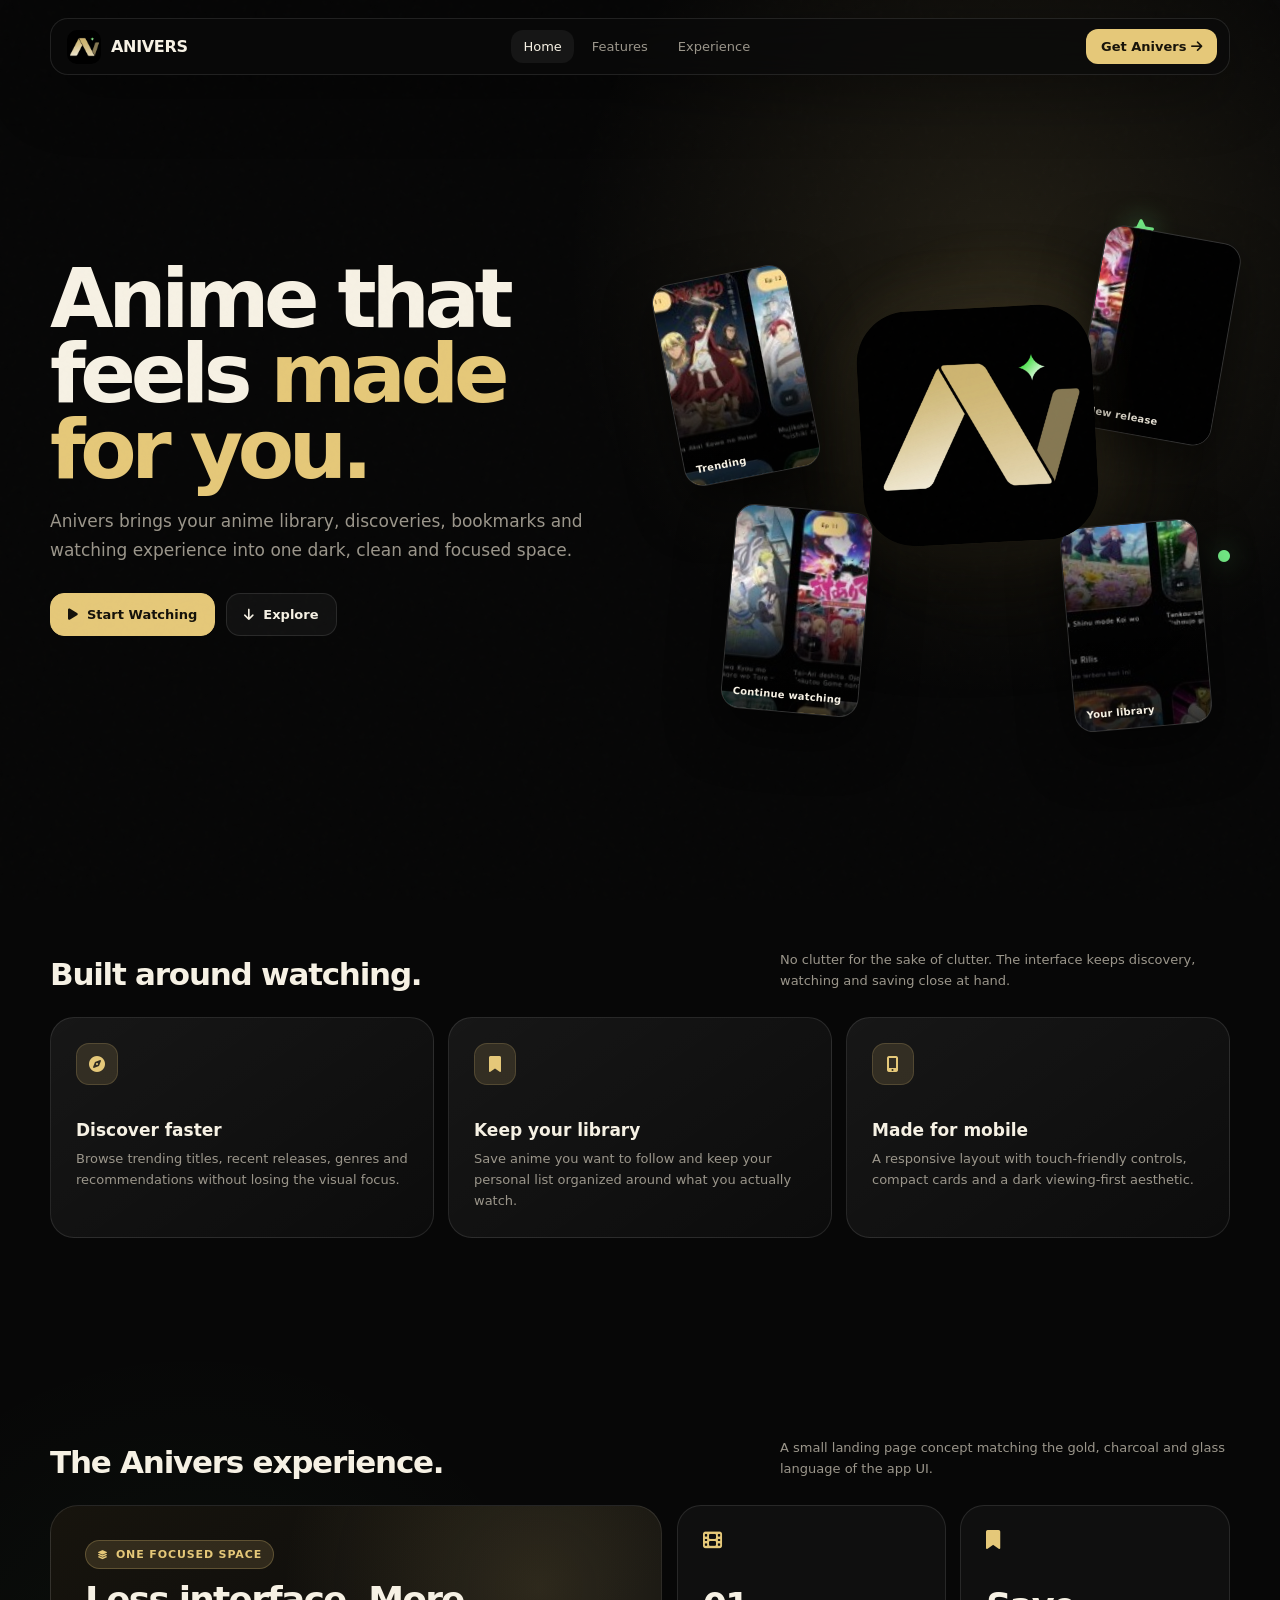
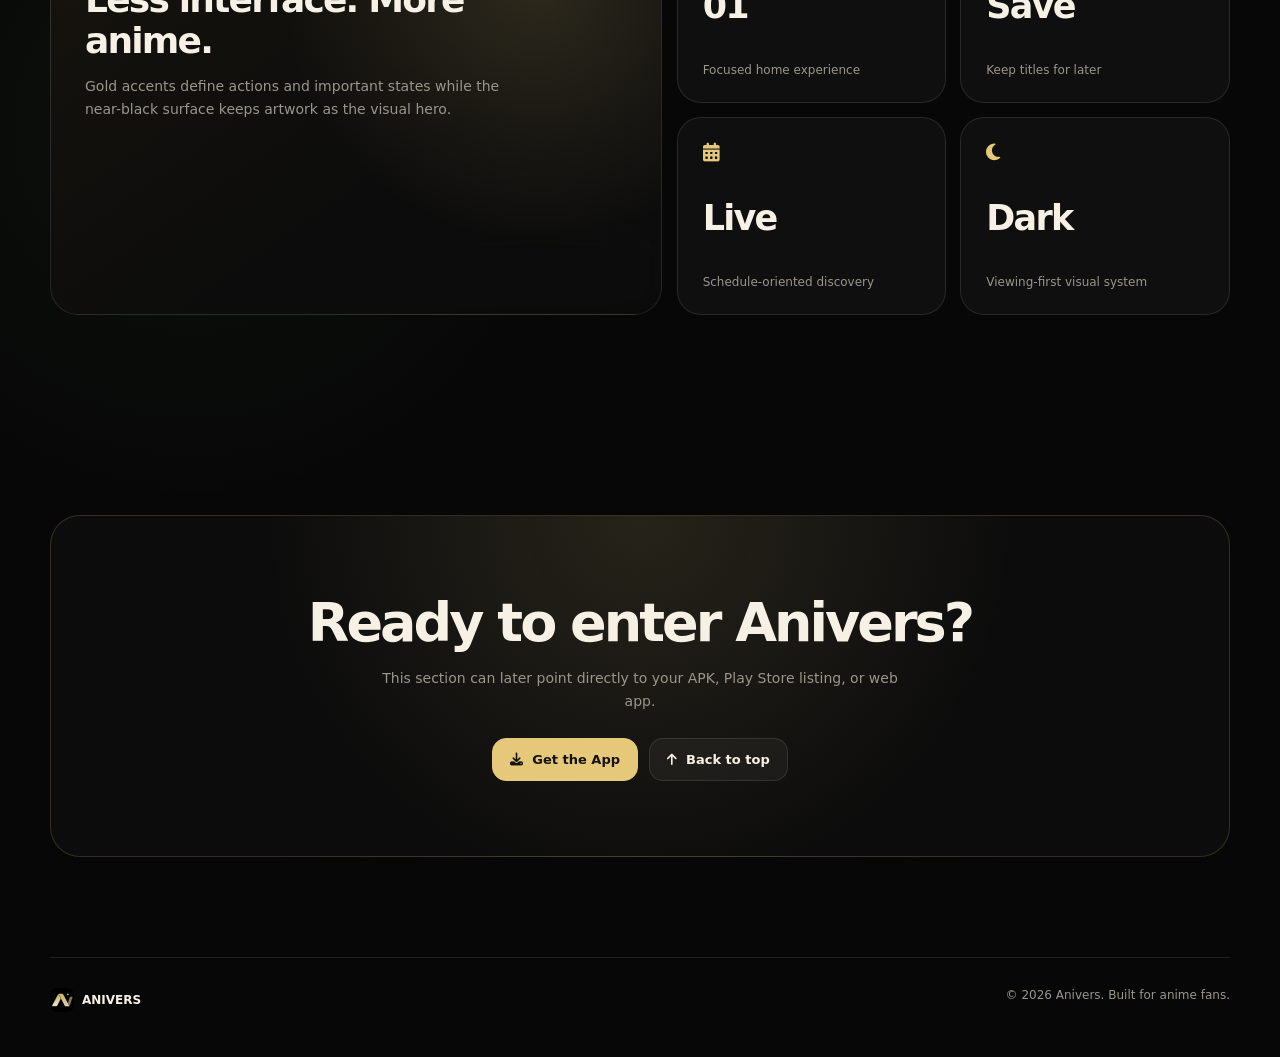
==== commit fcfe34f2: "Add favicon link to index.html Add favicon link to the HTML head section." ====
--- a/index.html
+++ b/index.html
@@ -6,6 +6,7 @@
   <meta name="theme-color" content="#090909">
   <meta name="description" content="Anivers — anime streaming experience.">
   <title>Anivers — Watch Anime Your Way</title>
+  <link rel="icon" href="assets/logo.jpg">
 
   <!-- Font Awesome: icons, no emoji -->
   <link rel="preconnect" href="https://cdnjs.cloudflare.com">
